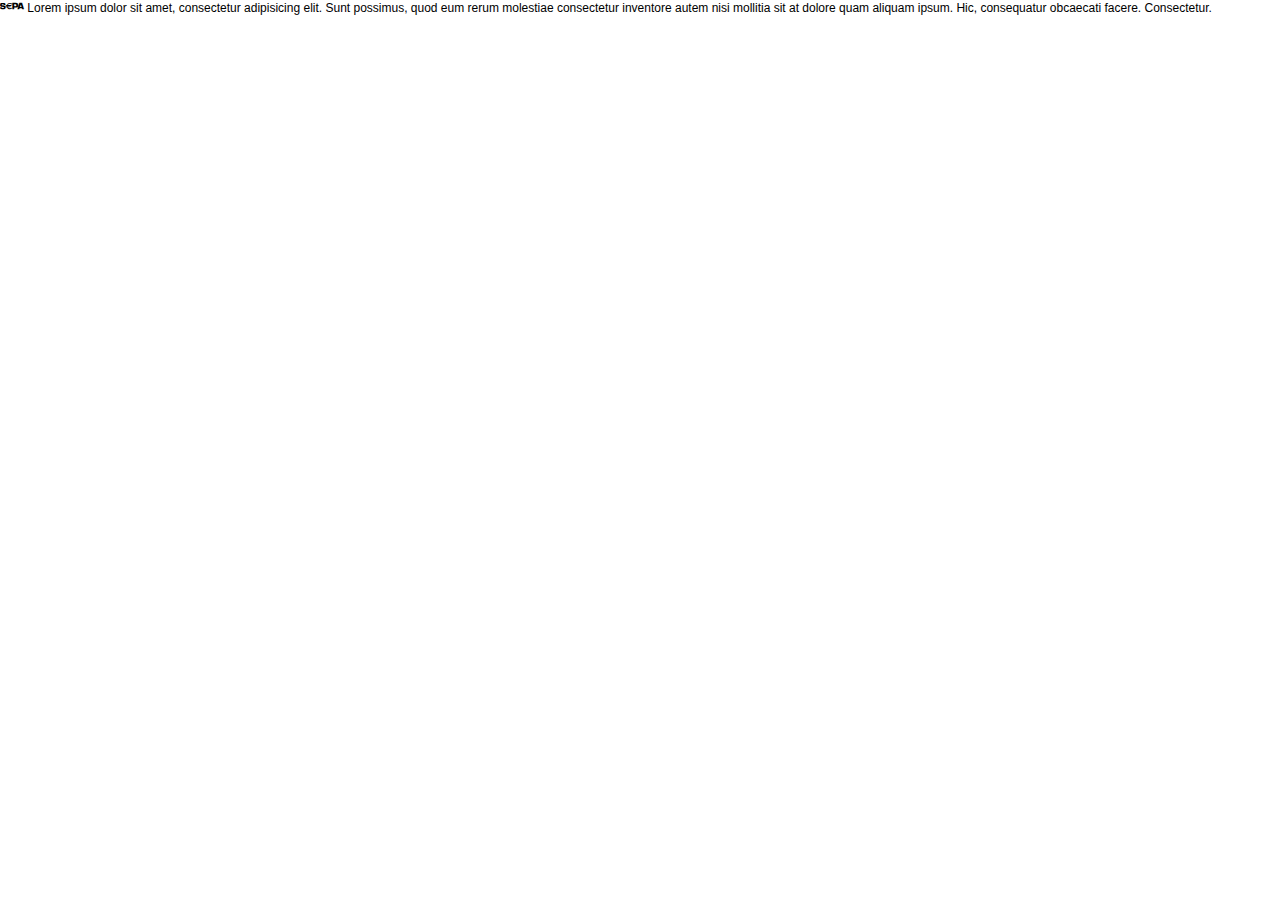
==== site/index.html @ 9e1aac7d "initial commit" ====
<!doctype html>
<html>
<head>
	<meta charset="utf-8">
	<title>Template</title>
	<meta name="viewport" content="width=device-width, initial-scale=1">
	<meta name="format-detection" content="telephone=no">
	<!-- theme color for android 5.0 -->
	<meta name="theme-color" content="#fff"> 
	<!-- <meta name="viewport" content="width=1200"> -->
	<!-- <meta name="viewport" content="initial-scale=1, user-scalable=no"> -->
	<link rel="stylesheet" media="all" href="css/screen.css" >
	<!--[if IE]><script src="js/html5shiv.js"></script><![endif]-->
	<script src="js/app.js"></script>
</head>
<body>
<!-- BEGIN  out-->
<div class="out">
	<i class="icon-sepa"></i> 
	Lorem ipsum dolor sit amet, consectetur adipisicing elit. Sunt possimus, quod eum rerum molestiae consectetur inventore autem nisi mollitia sit at dolore quam aliquam ipsum. Hic, consequatur obcaecati facere. Consectetur.

</div>
<!-- END out-->
</body>
</html>
---- site/css/screen.css ----
@charset "UTF-8";
html, body, div, span, applet, object, iframe, h1, h2, h3, h4, h5, h6, p, blockquote, pre, a, abbr, acronym, address, big, cite, code, del, dfn, em, img, ins, kbd, q, s, samp, small, strike, strong, sub, sup, tt, var, b, u, i, center, dl, dt, dd, ol, ul, li, fieldset, form, label, legend, table, caption, tbody, tfoot, thead, tr, th, td, article, aside, canvas, details, embed, figure, figcaption, footer, header, hgroup, menu, nav, output, ruby, section, summary, time, mark, audio, video { margin: 0; padding: 0; border: 0; vertical-align: baseline; }

body, html { height: 100%; }

img, fieldset, a img { border: none; }

input[type="text"], input[type="email"], input[type="tel"], textarea { -webkit-appearance: none; }

input[type="submit"], button { cursor: pointer; }
input[type="submit"]::-moz-focus-inner, button::-moz-focus-inner { padding: 0; border: 0; }

textarea { overflow: auto; }

input, button { margin: 0; padding: 0; border: 0; }

div, input, textarea, select, button, h1, h2, h3, h4, h5, h6, a, span, a:focus { outline: none; }

ul, ol { list-style-type: none; }
table { border-spacing: 0; border-collapse: collapse; width: 100%; }

body { font-family: Arial, sans-serif; font-size: 12px; line-height: 1.4; }

@font-face { font-family: "svgfont"; src: url("fonts/svgfont.eot"); src: url("fonts/svgfont.eot?#iefix") format("eot"), url("fonts/svgfont.woff") format("woff"), url("fonts/svgfont.woff2") format("woff2"), url("fonts/svgfont.ttf") format("truetype"); font-weight: normal; font-style: normal; }
.icon, [class^="icon-"], [class*=" icon-"] { font-family: "svgfont"; font-style: normal; font-weight: normal; text-rendering: auto; speak: none; line-height: 1; -webkit-font-smoothing: antialiased; -moz-osx-font-smoothing: grayscale; }

.icon, [class^="icon-"], [class*=" icon-"] { display: inline-block; }

.icon-sepa:before { content: ""; }

.icon-skrill:before { content: ""; }

.l { *zoom: 1; }
.l:after { content: " "; display: table; clear: both; }
.l .l-col1 { float: left; width: 20%; }
.l .l-col2 { float: right; width: 70%; }
@media only screen and (min-device-width: 320px) and (max-device-width: 480px){
 *{ -webkit-text-size-adjust: none; } }
@media only screen and (max-width: 1024px){
 div{ display: block; }
 p{ background: red; } }



/*# sourceMappingURL=screen.css.map */
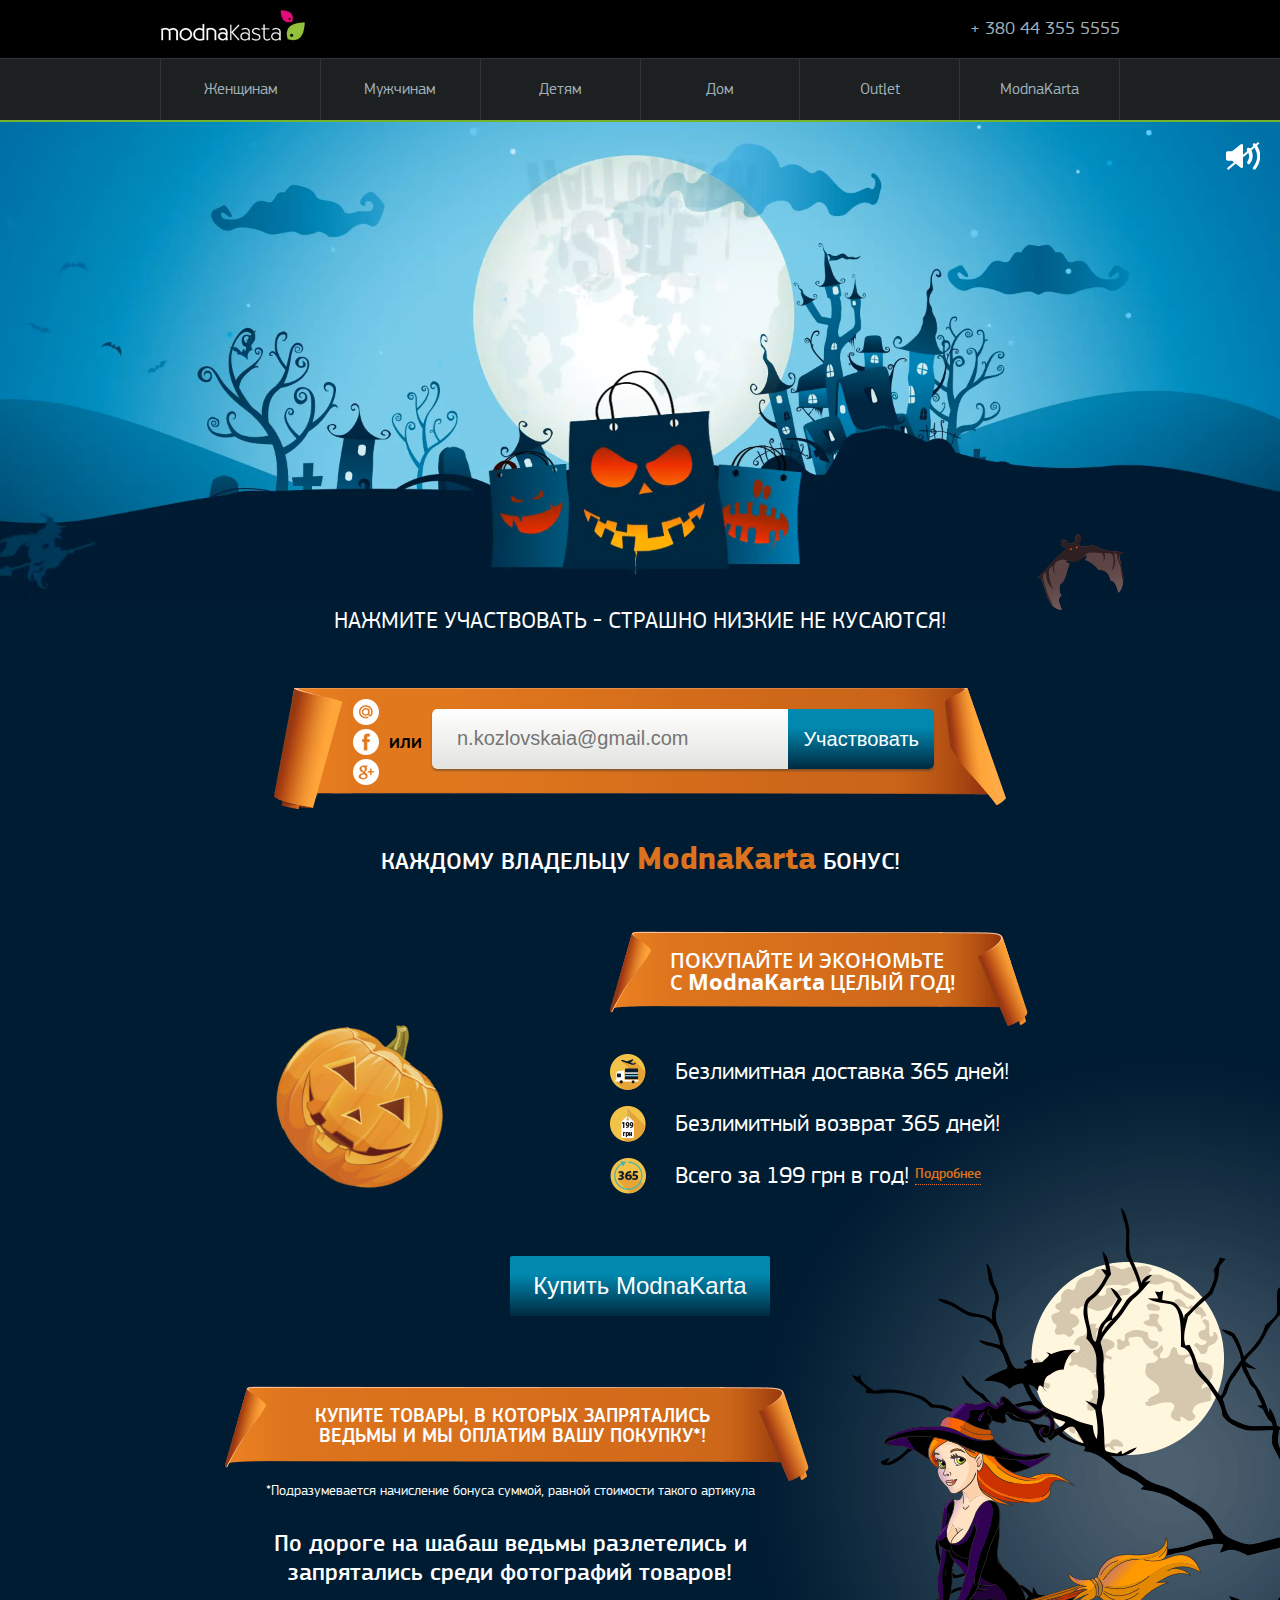
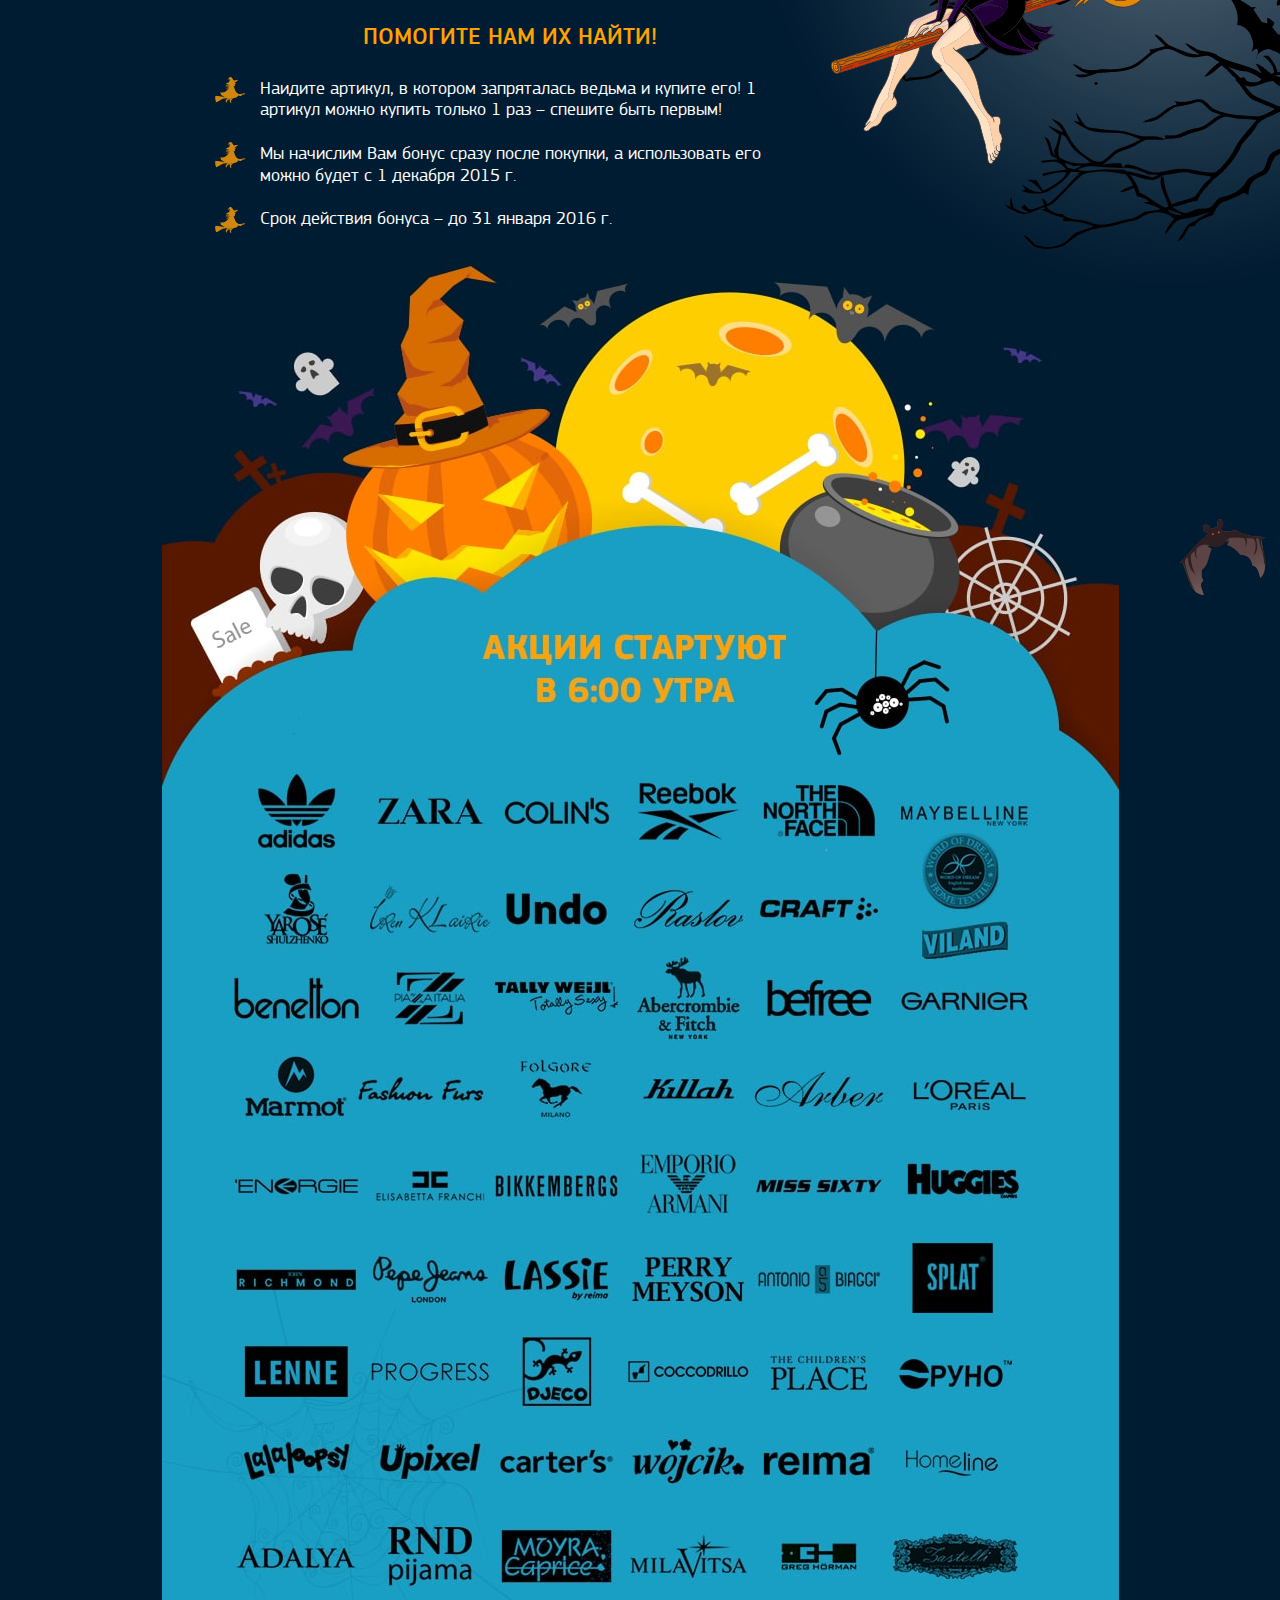
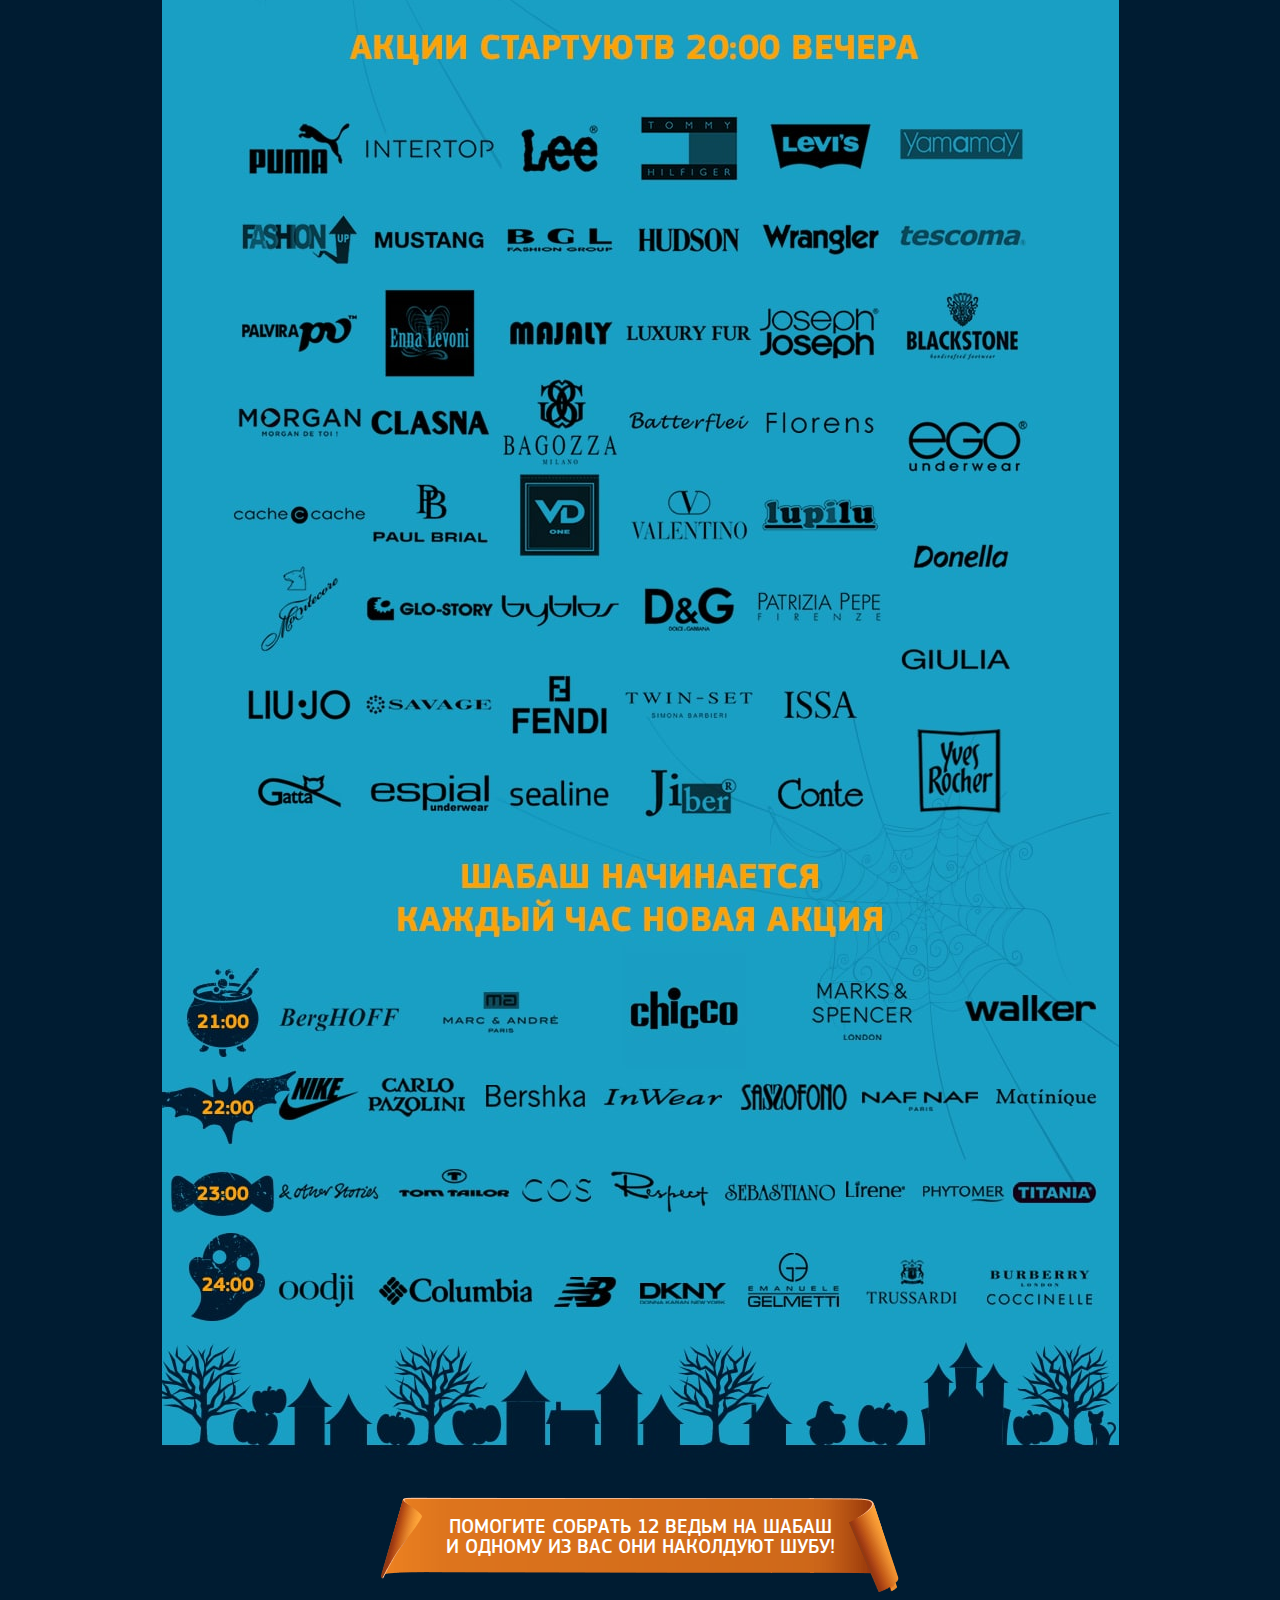
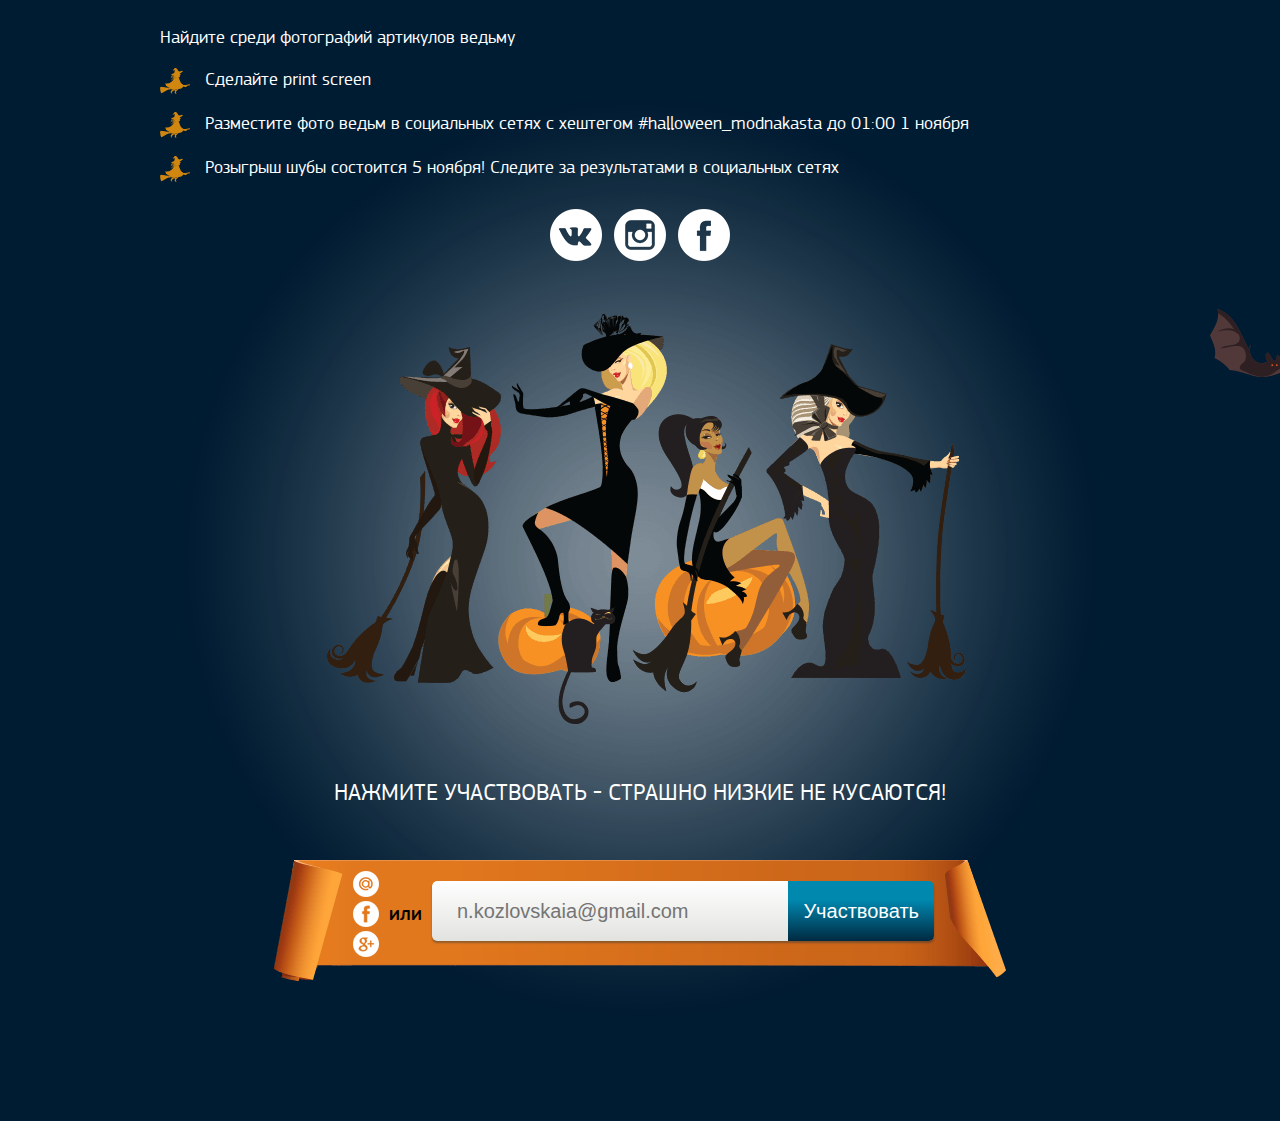
==== commit 610e5006: "upd" ====
--- a/site/index.html
+++ b/site/index.html
@@ -6,7 +6,7 @@
 	<meta name="viewport" content="width=device-width, initial-scale=1">
 	<meta name="format-detection" content="telephone=no">
 	<!-- theme color for android 5.0 -->
-	<meta name="theme-color" content="#fff"> 
+	<meta name="theme-color" content="#fff">
 	<!-- <meta name="viewport" content="width=1200"> -->
 	<!-- <meta name="viewport" content="initial-scale=1, user-scalable=no"> -->
 	<link rel="stylesheet" media="all" href="css/screen.css" >
@@ -16,8 +16,167 @@
 <body>
 <!-- BEGIN  out-->
 <div class="out">
-	<i class="icon-sepa"></i> 
-	Lorem ipsum dolor sit amet, consectetur adipisicing elit. Sunt possimus, quod eum rerum molestiae consectetur inventore autem nisi mollitia sit at dolore quam aliquam ipsum. Hic, consequatur obcaecati facere. Consectetur.
+	<header class="header">
+		<div class="header__inner">
+			<a href="#" class="logo"><img src="img/header_logo.png" alt=""></a>
+			<span class="header__phone">+ 380 44 355 5555</span>
+		</div>
+		<!-- begin nav  -->
+		<nav class="nav">
+			<ul class="nav__list">
+				<li><a href="#">Женщинам</a></li>
+				<li><a href="#">Мужчинам</a></li>
+				<li><a href="#">Детям</a></li>
+				<li><a href="#">Дом</a></li>
+				<li><a href="#">Outlet</a></li>
+				<li><a href="#">ModnaKarta</a></li>
+			</ul>
+		</nav>
+		<!-- end nav -->
+	</header>
+
+	<!-- begin main  -->
+	<main class="main">
+		<!-- begin video  -->
+		<section class="video">
+			<button class="btn-sound js-btn-sound">
+				<svg width="34px" height="28px" version="1.1" id="Слой_1" xmlns="http://www.w3.org/2000/svg" xmlns:xlink="http://www.w3.org/1999/xlink" x="0px" y="0px"
+					 viewBox="103.1 109.1 8.4 6.9" enable-background="new 103.1 109.1 8.4 6.9" xml:space="preserve">
+				<g>
+					<g>
+						<g>
+							<rect id="SVGID_1_" x="103.1" y="109.3" fill="none" width="8.4" height="6.8"/>
+						</g>
+						<g>
+							<defs>
+								<rect id="SVGID_2_" x="103.1" y="109.3" width="8.4" height="6.8"/>
+							</defs>
+							<clipPath id="SVGID_3_">
+								<use xlink:href="#SVGID_2_"  overflow="visible"/>
+							</clipPath>
+							<path clip-path="url(#SVGID_3_)" fill="#FFFFFF" d="M107.3,115.2c0,0.1-0.1,0.3-0.2,0.3c-0.1,0-0.1,0-0.2,0c-0.1,0-0.2,0-0.2-0.1
+								l-2.1-1.7h-1.1c-0.2,0-0.4-0.2-0.4-0.4v-1.5c0-0.2,0.2-0.4,0.4-0.4h1.1l2.1-1.7c0.1-0.1,0.3-0.1,0.4-0.1c0.1,0.1,0.2,0.2,0.2,0.3
+								V115.2z M108.8,114.6C108.8,114.6,108.8,114.6,108.8,114.6c-0.1,0-0.2,0-0.3-0.1l-0.1-0.1c-0.1-0.1-0.1-0.3,0-0.5
+								c0.3-0.4,0.4-0.8,0.4-1.3c0-0.5-0.2-1-0.5-1.4c-0.1-0.1-0.1-0.4,0-0.5l0.1-0.1c0.1-0.1,0.2-0.1,0.3-0.1s0.2,0.1,0.3,0.1
+								c0.5,0.6,0.7,1.2,0.7,1.9c0,0.7-0.2,1.3-0.6,1.8C109,114.5,108.9,114.6,108.8,114.6L108.8,114.6z M110.4,115.8
+								c-0.1,0.1-0.2,0.1-0.3,0.1h0c-0.1,0-0.2,0-0.3-0.1l0,0c-0.1-0.1-0.1-0.4,0-0.5c0.6-0.7,1-1.7,1-2.6c0-1-0.4-1.9-1-2.7
+								c-0.1-0.1-0.1-0.4,0-0.5l0,0c0.1-0.1,0.2-0.1,0.3-0.1c0.1,0,0.2,0,0.3,0.1c0.8,0.9,1.2,2,1.2,3.2
+								C111.5,113.8,111.1,114.9,110.4,115.8L110.4,115.8z"/>
+						</g>
+					</g>
+				</g>
+				<rect class="no-sound" x="107.1" y="107.5" transform="matrix(0.6439 0.7651 -0.7651 0.6439 124.331 -42.0654)" fill="#FFFFFF" width="0.5" height="10.1"/>
+				</svg>
+			</button>
+			<video autoplay loop muted class="js-video">
+				<source src="video/Halloween_xvid.webm"></source>
+				<source src="video/Halloween_xvid.mp4"></source>
+				<source src="video/Halloween_xvid.ogv"></source>
+			</video>
+			<audio controls autoplay loop muted>
+			    <source src="video/Panic! At the Disco - This is Halloween.mp3" type="audio/mpeg">
+			  </audio>
+		</section>
+		<!-- end video -->
+		<!-- begin container  -->
+		<section class="container">
+			<div class="inner">
+				<i class="witch-bg"></i>
+				<i class="bat-down is-one"></i>
+				<i class="bat-down is-two"></i>
+				<i class="bat-down is-three"></i>
+				<i class="bat-in-middle is-one"></i>
+				<i class="bat-in-middle is-two"></i>
+				<i class="bat-in-middle is-three"></i>
+				<i class="bat-up is-one"></i>
+				<i class="bat-up is-two"></i>
+				<i class="bat-up is-three"></i>
+				<div class="form">
+					<form action="">
+						<div class="form__title">Нажмите участвовать - страшно низкие не кусаются!</div>
+						<div class="form__block">
+							<ul class="form__list">
+								<li><a href="#" class="is-mail"></a></li>
+								<li><a href="#" class="is-fb"></a></li>
+								<li><a href="#" class="is-gp"></a></li>
+							</ul>
+							<span class="form__label">или</span>
+							<div class="form__field">
+								<input type="text" class="input" placeholder="n.kozlovskaia@gmail.com">
+								<button class="btn">Участвовать</button>
+							</div>
+						</div>
+					</form>
+				</div>			
+				<h4>Каждому владельцу <b>ModnaKarta</b> бонус!</h4>
+				<div class="info">
+					<div class="info__img">
+						<img src="img/bonus_tikva.gif" alt="">
+					</div>
+					<div class="info__block">
+						<div class="info__title">Покупайте и экономьте c <b>ModnaKarta</b> целый год!</div>
+						<ul class="info__list">
+							<li><i class="icon-delivery"></i>Безлимитная доставка 365 дней!</li>
+							<li><i class="icon-cost"></i>Безлимитный возврат 365 дней!</li>
+							<li><i class="icon-return"></i>Всего за 199 грн в год! <a href="#" class="link-dotted">Подробнее</a></li>
+						</ul>
+					</div>
+					<div class="info__btn">
+						<button class="btn btn_mod">Купить ModnaKarta</button>
+					</div>
+				</div>
+				<div class="help">
+					<div class="help__title">Купите товары, в которых запрятались ведьмы и мы оплатим Вашу покупку*!</div>
+					<small>*Подразумевается начисление бонуса суммой, равной стоимости  такого артикула</small>
+					<h5>По дороге на шабаш ведьмы разлетелись и запрятались среди фотографий товаров!</h5>
+					<div class="help__subtitle">Помогите нам их найти!</div>
+					<ul class="help__list">
+						<li>Наидите артикул, в котором запряталась ведьма и купите его! 1 артикул можно купить только 1 раз – спешите быть первым!</li>
+						<li>Мы начислим Вам бонус сразу после покупки, а использовать его можно будет с 1 декабря 2015 г.</li>
+						<li>Срок действия бонуса – до 31 января 2016 г.</li>
+					</ul>
+				</div>
+				<div class="brands">
+					<img src="img/brands.jpg" alt="">
+				</div>
+				<div class="witch">
+					<div class="witch__title">Помогите собрать 12 ведьм на шабаш и одному из Вас они наколдуют шубу!</div>
+					<div class="witch__inner">
+						<p>Найдите среди фотографий артикулов ведьму</p>
+						<ul class="help__list">
+							<li>Сделайте print screen</li>
+							<li>Разместите фото ведьм в социальных сетях с хештегом #halloween_modnakasta  до 01:00 1 ноября</li>
+							<li>Розыгрыш  шубы состоится 5 ноября! Следите за результатами в социальных сетях</li>
+						</ul>
+					</div>				
+					<ul class="social">
+						<li><a href="#" class="is-vk"></a></li>
+						<li><a href="#" class="is-insta"></a></li>
+						<li><a href="#" class="is-fb"></a></li>
+					</ul>
+					<div class="form">
+						<form action="">
+							<div class="form__title">Нажмите участвовать - страшно низкие не кусаются!</div>
+							<div class="form__block">
+								<ul class="form__list">
+									<li><a href="#" class="is-mail"></a></li>
+									<li><a href="#" class="is-fb"></a></li>
+									<li><a href="#" class="is-gp"></a></li>
+								</ul>
+								<span class="form__label">или</span>
+								<div class="form__field">
+									<input type="text" class="input" placeholder="n.kozlovskaia@gmail.com">
+									<button class="btn">Участвовать</button>
+								</div>
+							</div>
+						</form>
+					</div>	
+				</div>
+			</div>			
+		</section>
+		<!-- end container -->
+	</main>
+	<!-- end main -->
 
 </div>
 <!-- END out-->
--- a/site/css/screen.css
+++ b/site/css/screen.css
@@ -19,7 +19,26 @@
 ul, ol { list-style-type: none; }
 table { border-spacing: 0; border-collapse: collapse; width: 100%; }
 
-body { font-family: Arial, sans-serif; font-size: 12px; line-height: 1.4; }
+html { box-sizing: border-box; }
+
+* { box-sizing: border-box; }
+*:before, *:after { box-sizing: border-box; }
+
+@font-face { font-family: "PFSquereSansPro Regular"; src: url("fonts/pfsquaresanspro-regular.eot"); src: url("fonts/pfsquaresanspro-regular.eot?#iefix") format("embedded-opentype"), url("fonts/pfsquaresanspro-regular.woff2") format("woff2"), url("fonts/pfsquaresanspro-regular.woff") format("woff"), url("fonts/pfsquaresanspro-regular.ttf") format("truetype"); font-weight: normal; font-style: normal; }
+@font-face { font-family: "PFSquereSansPro Medium"; src: url("fonts/pfsquaresanspro-medium.eot"); src: url("fonts/pfsquaresanspro-medium.eot?#iefix") format("embedded-opentype"), url("fonts/pfsquaresanspro-medium.woff2") format("woff2"), url("fonts/pfsquaresanspro-medium.woff") format("woff"), url("fonts/pfsquaresanspro-medium.ttf") format("truetype"); font-weight: normal; font-style: normal; }
+@font-face { font-family: "PFSquereSansPro Bold"; src: url("fonts/pfsquaresanspro-bold.eot"); src: url("fonts/pfsquaresanspro-bold.eot?#iefix") format("embedded-opentype"), url("fonts/pfsquaresanspro-bold.woff2") format("woff2"), url("fonts/pfsquaresanspro-bold.woff") format("woff"), url("fonts/pfsquaresanspro-bold.ttf") format("truetype"); font-weight: normal; font-style: normal; }
+@font-face { font-family: "OpenSans Semibold"; src: url("fonts/opensans-semibold.eot"); src: url("fonts/opensans-semibold.eot?#iefix") format("embedded-opentype"), url("fonts/opensans-semibold.woff2") format("woff2"), url("fonts/opensans-semibold.woff") format("woff"), url("fonts/opensans-semibold.ttf") format("truetype"); font-weight: normal; font-style: normal; }
+@font-face { font-family: "OpenSans Bold"; src: url("fonts/opensans-bold.eot"); src: url("fonts/opensans-bold.eot?#iefix") format("embedded-opentype"), url("fonts/opensans-bold.woff2") format("woff2"), url("fonts/opensans-bold.woff") format("woff"), url("fonts/opensans-bold.ttf") format("truetype"); font-weight: normal; font-style: normal; }
+body { font-family: "PFSquereSansPro Regular", Arial, sans-serif; font-size: 18px; line-height: 1.4; background-color: #001c32; }
+
+h1, h2, h3, h4, h5, h6, b, strong, em, i, td, th { font-style: normal; font-weight: normal; }
+
+h4 { font-family: "PFSquereSansPro Medium", Arial, sans-serif; color: white; font-size: 24px; line-height: 1; text-align: center; text-transform: uppercase; }
+h4 b { color: #db721d; font-size: 32px; font-family: "PFSquereSansPro Bold", Arial, sans-serif; text-transform: none; }
+
+h5 { font-size: 24px; color: white; font-family: "PFSquereSansPro Medium", Arial, sans-serif; line-height: 1.2; }
+
+a { text-decoration: none; }
 
 @font-face { font-family: "svgfont"; src: url("fonts/svgfont.eot"); src: url("fonts/svgfont.eot?#iefix") format("eot"), url("fonts/svgfont.woff") format("woff"), url("fonts/svgfont.woff2") format("woff2"), url("fonts/svgfont.ttf") format("truetype"); font-weight: normal; font-style: normal; }
 .icon, [class^="icon-"], [class*=" icon-"] { font-family: "svgfont"; font-style: normal; font-weight: normal; text-rendering: auto; speak: none; line-height: 1; -webkit-font-smoothing: antialiased; -moz-osx-font-smoothing: grayscale; }
@@ -34,12 +53,109 @@
 .l:after { content: " "; display: table; clear: both; }
 .l .l-col1 { float: left; width: 20%; }
 .l .l-col2 { float: right; width: 70%; }
+
+.out { min-width: 960px; overflow: hidden; }
+
+.btn-sound { background: none; position: absolute; top: 20px; right: 20px; z-index: 500; }
+.btn-sound.is-active .no-sound { display: none; }
+
+.video { position: relative; }
+.video video { width: 100%; }
+.video audio { position: absolute; top: 0; left: 0; opacity: 0; visibility: hidden; }
+
+.header { background: #000; }
+.header__inner { max-width: 960px; margin: 0 auto; *zoom: 1; padding: 10px 0; }
+.header__inner:after { content: " "; display: table; clear: both; }
+.header__phone { float: right; font-size: 18px; font-family: "PFSquereSansPro Regular", Arial, sans-serif; color: #9fafb8; padding: 6px 0; }
+
+.logo { float: left; }
+.logo img { max-width: 100%; }
+
+.nav { background: #1d2021; border-bottom: 2px solid #74b42c; border-top: #323537 1px solid; }
+.nav__list { font-size: 0; text-align: center; max-width: 960px; margin: 0 auto; border-left: #323537 1px solid; }
+.nav__list li { width: 16.66%; display: inline-block; }
+.nav__list li a { display: block; color: #9fafb8; font-size: 16px; border-right: #323537 1px solid; cursor: pointer; padding: 19px 10px; transition: background 0.25s; }
+.nav__list li a:hover { background: #000; }
+
+.witch-bg { background-image: url("../img/icons.png"); width: 859px; height: 849px; background-position: 0px 0px; position: absolute; top: 440px; left: 100%; margin-left: -375px; }
+
+.bat-down { position: absolute; background-image: url("../img/icons.png"); width: 86px; height: 76px; background-position: -1285px -323px; }
+.bat-down.is-one { top: -75px; right: -4px; }
+.bat-down.is-two { right: -146px; top: 1510px; }
+.bat-down.is-three { top: 3700px; right: -310px; }
+.bat-in-middle { position: absolute; background-image: url("../img/icons.png"); width: 120px; height: 68px; background-position: -1451px -125px; }
+.bat-in-middle.is-one { top: 275px; right: -352px; }
+.bat-in-middle.is-two { right: -385px; top: 2090px; }
+.bat-in-middle.is-three { top: 4500px; right: -210px; }
+.bat-up { position: absolute; background-image: url("../img/icons.png"); width: 133px; height: 54px; background-position: -1385px -224px; }
+.bat-up.is-one { left: -295px; top: 510px; }
+.bat-up.is-two { left: -295px; top: 2470px; }
+.bat-up.is-three { left: -310px; top: 4790px; }
+
+.inner { width: 960px; margin: 0 auto; position: relative; }
+
+.form { margin-bottom: 35px; }
+.form__title { color: white; font-size: 24px; line-height: 1; text-transform: uppercase; text-align: center; margin-bottom: 55px; }
+.form__block { background-image: url("../img/icons.png"); width: 732px; height: 121px; background-position: -863px 0px; margin: 0 auto; padding: 9px 72px 22px 79px; *zoom: 1; }
+.form__block:after { content: " "; display: table; clear: both; }
+.form__list { float: left; }
+.form__list li { padding: 2px 0; }
+.form__list a { display: inline-block; vertical-align: top; }
+.form__list a.is-mail { background-image: url("../img/icons.png"); width: 26px; height: 26px; background-position: -1539px -282px; }
+.form__list a.is-fb { background-image: url("../img/icons.png"); width: 26px; height: 26px; background-position: -1569px -282px; }
+.form__list a.is-gp { background-image: url("../img/icons.png"); width: 26px; height: 26px; background-position: -1487px -323px; }
+.form__label { color: black; font-size: 20px; font-family: "PFSquereSansPro Medium", Arial, sans-serif; line-height: 1; padding: 35px 10px; float: left; }
+.form__field { padding: 0 145px 0 0; margin: 12px 0 17px; overflow: hidden; position: relative; box-shadow: 0 2px 2px rgba(0, 42, 65, 0.35); border-radius: 5px; }
+.form__field .input { border-radius: 5px 0 0 5px; }
+.form__field .btn { border-radius: 0px 5px 5px 0px; position: absolute; top: 0; right: 0; }
+
+.input { width: 100%; height: 60px; background-color: white; background-image: linear-gradient(to top, #e2e2df 0%, white 100%); border-radius: 5px; padding: 0 25px; color: #001c32; font-size: 20px; }
+
+.btn { background-color: #00526f; background-image: linear-gradient(to top, #002a41 0%, #0088af 69%, #0088af 100%); font-size: 20px; line-height: 1; color: #fff; padding: 20px 15px; border-radius: 5px; }
+.btn:active { background-image: linear-gradient(to top, #0088af 0%, #002a41 69%, #002a41 100%); }
+.btn_mod { border-radius: 2px; padding: 18px 23px; font-size: 24px; }
+
+.info { *zoom: 1; max-width: 775px; margin: 0 auto; padding: 40px 0 0; }
+.info:after { content: " "; display: table; clear: both; }
+.info__img { float: left; font-size: 0; }
+.info__block { float: right; padding: 15px 0 0; }
+.info__title { background-image: url("../img/icons.png"); width: 418px; height: 95px; background-position: -863px -323px; color: white; font-family: "OpenSans Semibold", Arial, sans-serif; text-transform: uppercase; line-height: 1; font-size: 20px; padding: 20px 70px 20px 60px; margin-bottom: 20px; }
+.info__title b { font-family: "OpenSans Bold", Arial, sans-serif; text-transform: none; font-size: 22px; }
+.info__list { color: white; font-size: 24px; line-height: 1; }
+.info__list li { position: relative; padding: 14px 0 14px 65px; }
+.info__list li i { position: absolute; top: 50%; left: 0; margin-top: -18px; }
+.info__list li i.icon-delivery { background-image: url("../img/icons.png"); width: 36px; height: 36px; background-position: -1385px -282px; }
+.info__list li i.icon-cost { background-image: url("../img/icons.png"); width: 36px; height: 36px; background-position: -1425px -282px; }
+.info__list li i.icon-return { background-image: url("../img/icons.png"); width: 36px; height: 36px; background-position: -1465px -282px; }
+.info__btn { padding: 50px 0 70px; text-align: center; clear: both; }
+
+.link-dotted { font-family: "PFSquereSansPro Medium", Arial, sans-serif; color: #d9711c; font-size: 14px; line-height: 20px; border-bottom: 1px dotted #d9711c; display: inline-block; vertical-align: top; }
+
+.help { padding: 0 55px; width: 700px; text-align: center; color: white; }
+.help__title { background-image: url("../img/icons.png"); width: 584px; height: 95px; background-position: -863px -125px; font-family: "PFSquereSansPro Medium", Arial, sans-serif; text-transform: uppercase; line-height: 1; font-size: 20px; padding: 20px 70px 20px 60px; margin: 0 10px; }
+.help__title b { font-family: "OpenSans Bold", Arial, sans-serif; text-transform: none; font-size: 22px; }
+.help small { font-size: 14px; margin-bottom: 30px; display: block; }
+.help h5 { margin-bottom: 35px; }
+.help__subtitle { color: #ffa200; font-size: 24px; font-family: "PFSquereSansPro Medium", Arial, sans-serif; text-transform: uppercase; line-height: 1.2; margin-bottom: 15px; }
+.help__list li { padding: 11px 0 11px 45px; position: relative; font-size: 18px; line-height: 1.2; text-align: left; }
+.help__list li:before { content: ""; position: absolute; top: 10px; left: 0; background-image: url("../img/icons.png"); width: 30px; height: 26px; background-position: -1505px -282px; }
+
+.brands { text-align: center; font-size: 0; }
+.brands img { max-width: 100%; }
+
+.witch { padding: 40px 0 105px; color: #fff; background: url(../img/witches.png) no-repeat 50% 70%; }
+.witch__title { background-image: url("../img/icons.png"); width: 518px; height: 95px; background-position: -863px -224px; font-family: "PFSquereSansPro Medium", Arial, sans-serif; text-transform: uppercase; line-height: 1; font-size: 20px; padding: 20px 60px 20px 60px; margin: 0 auto 35px; text-align: center; color: #fff; }
+.witch p { font-size: 18px; line-height: 1.2; margin-bottom: 10px; }
+
+.social { text-align: center; font-size: 0; padding: 20px 0 520px; }
+.social li { display: inline-block; padding: 0 6px; }
+.social li a { display: inline-block; vertical-align: top; }
+.social li a.is-vk { background-image: url("../img/icons.png"); width: 52px; height: 52px; background-position: -1431px -323px; }
+.social li a.is-insta { background-image: url("../img/icons.png"); width: 52px; height: 52px; background-position: -1522px -224px; }
+.social li a.is-fb { background-image: url("../img/icons.png"); width: 52px; height: 52px; background-position: -1375px -323px; }
 @media only screen and (min-device-width: 320px) and (max-device-width: 480px){
  *{ -webkit-text-size-adjust: none; } }
-@media only screen and (max-width: 1024px){
- div{ display: block; }
- p{ background: red; } }
 
 
 
-/*# sourceMappingURL=screen.css.map */+/*# sourceMappingURL=screen.css.map */
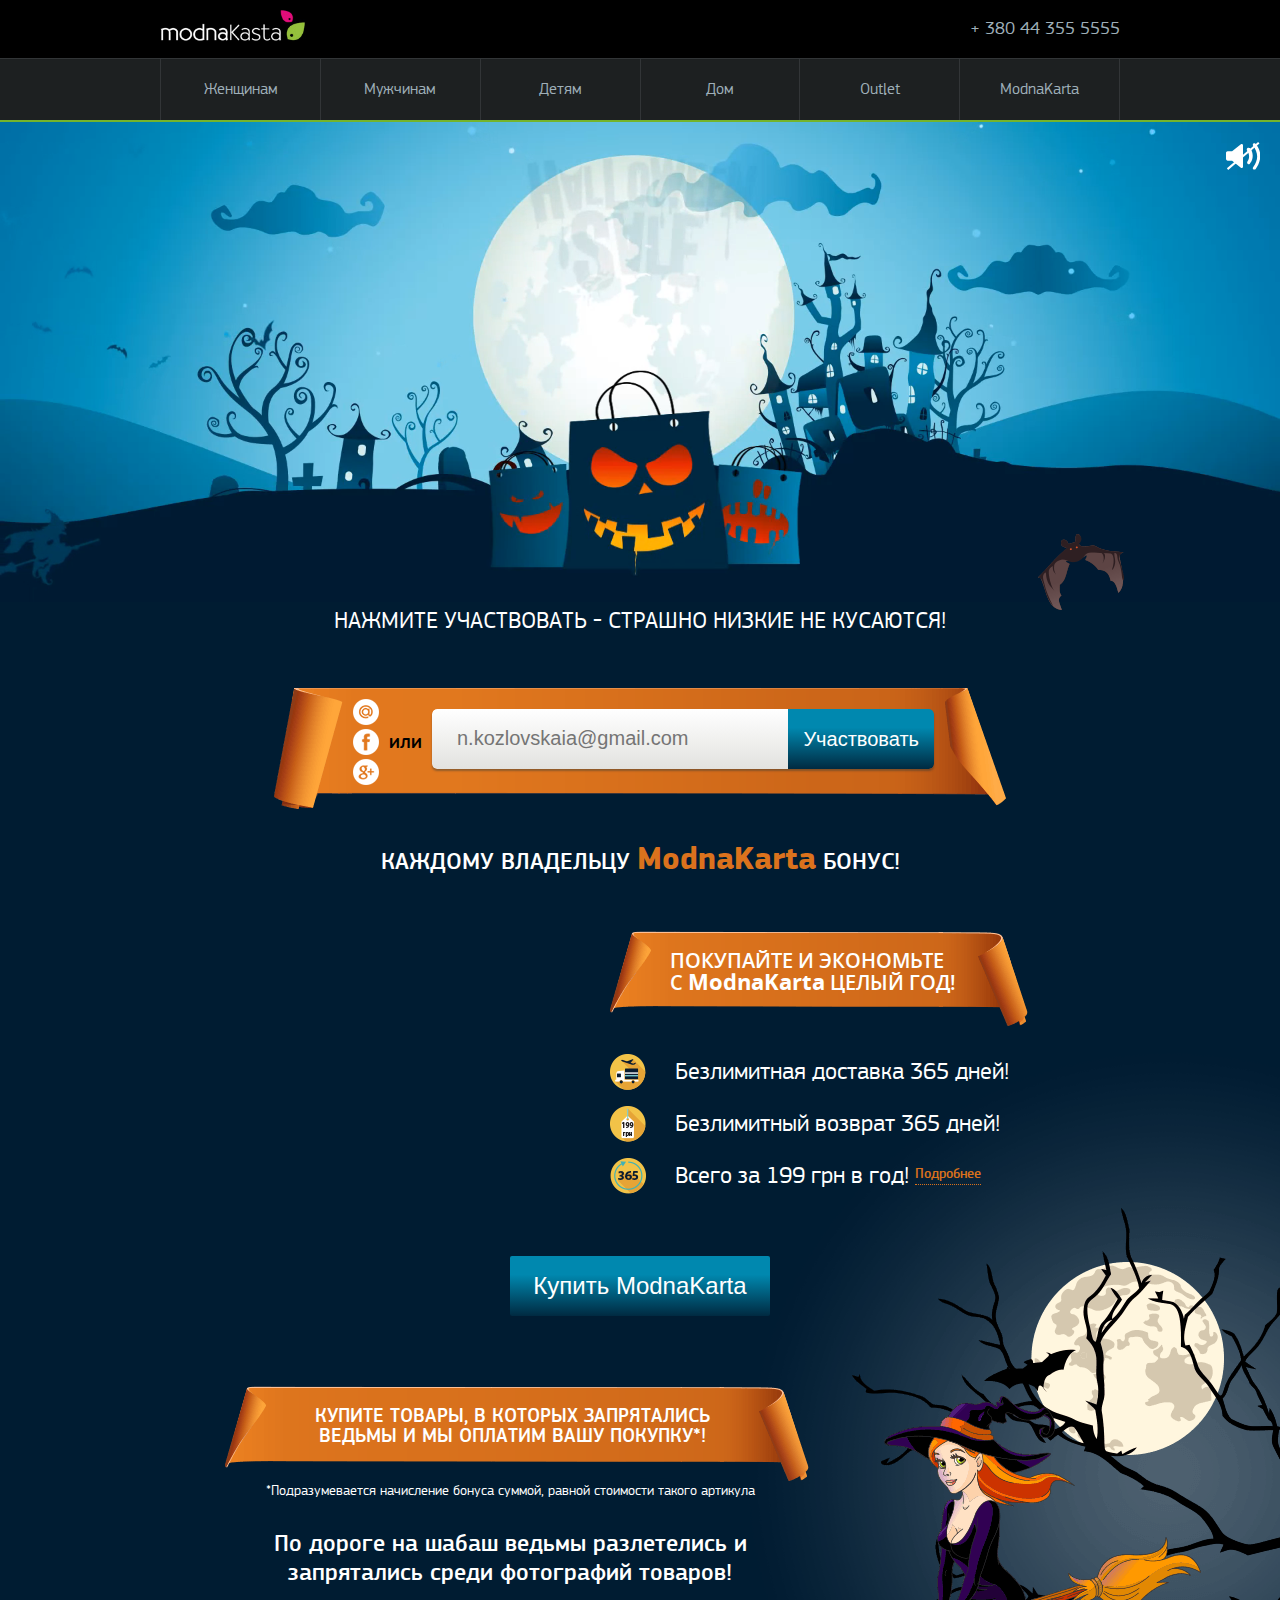
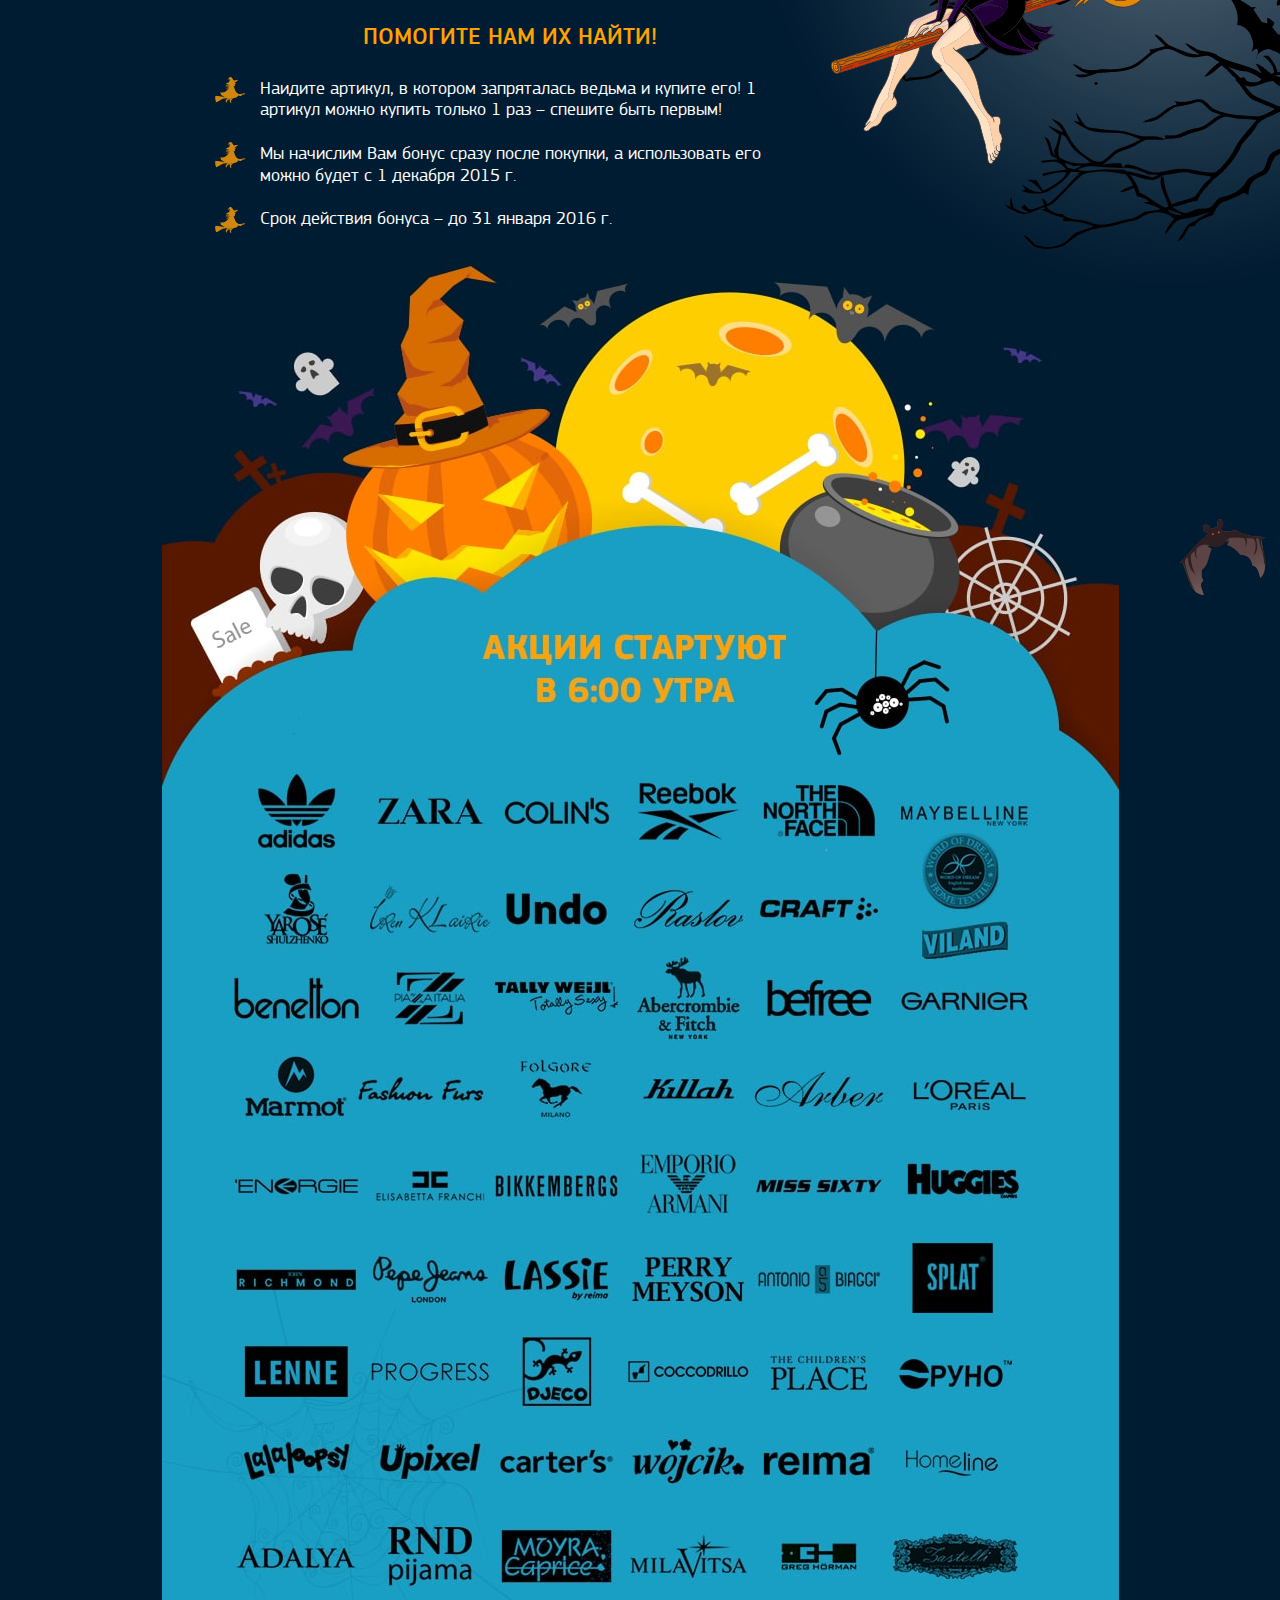
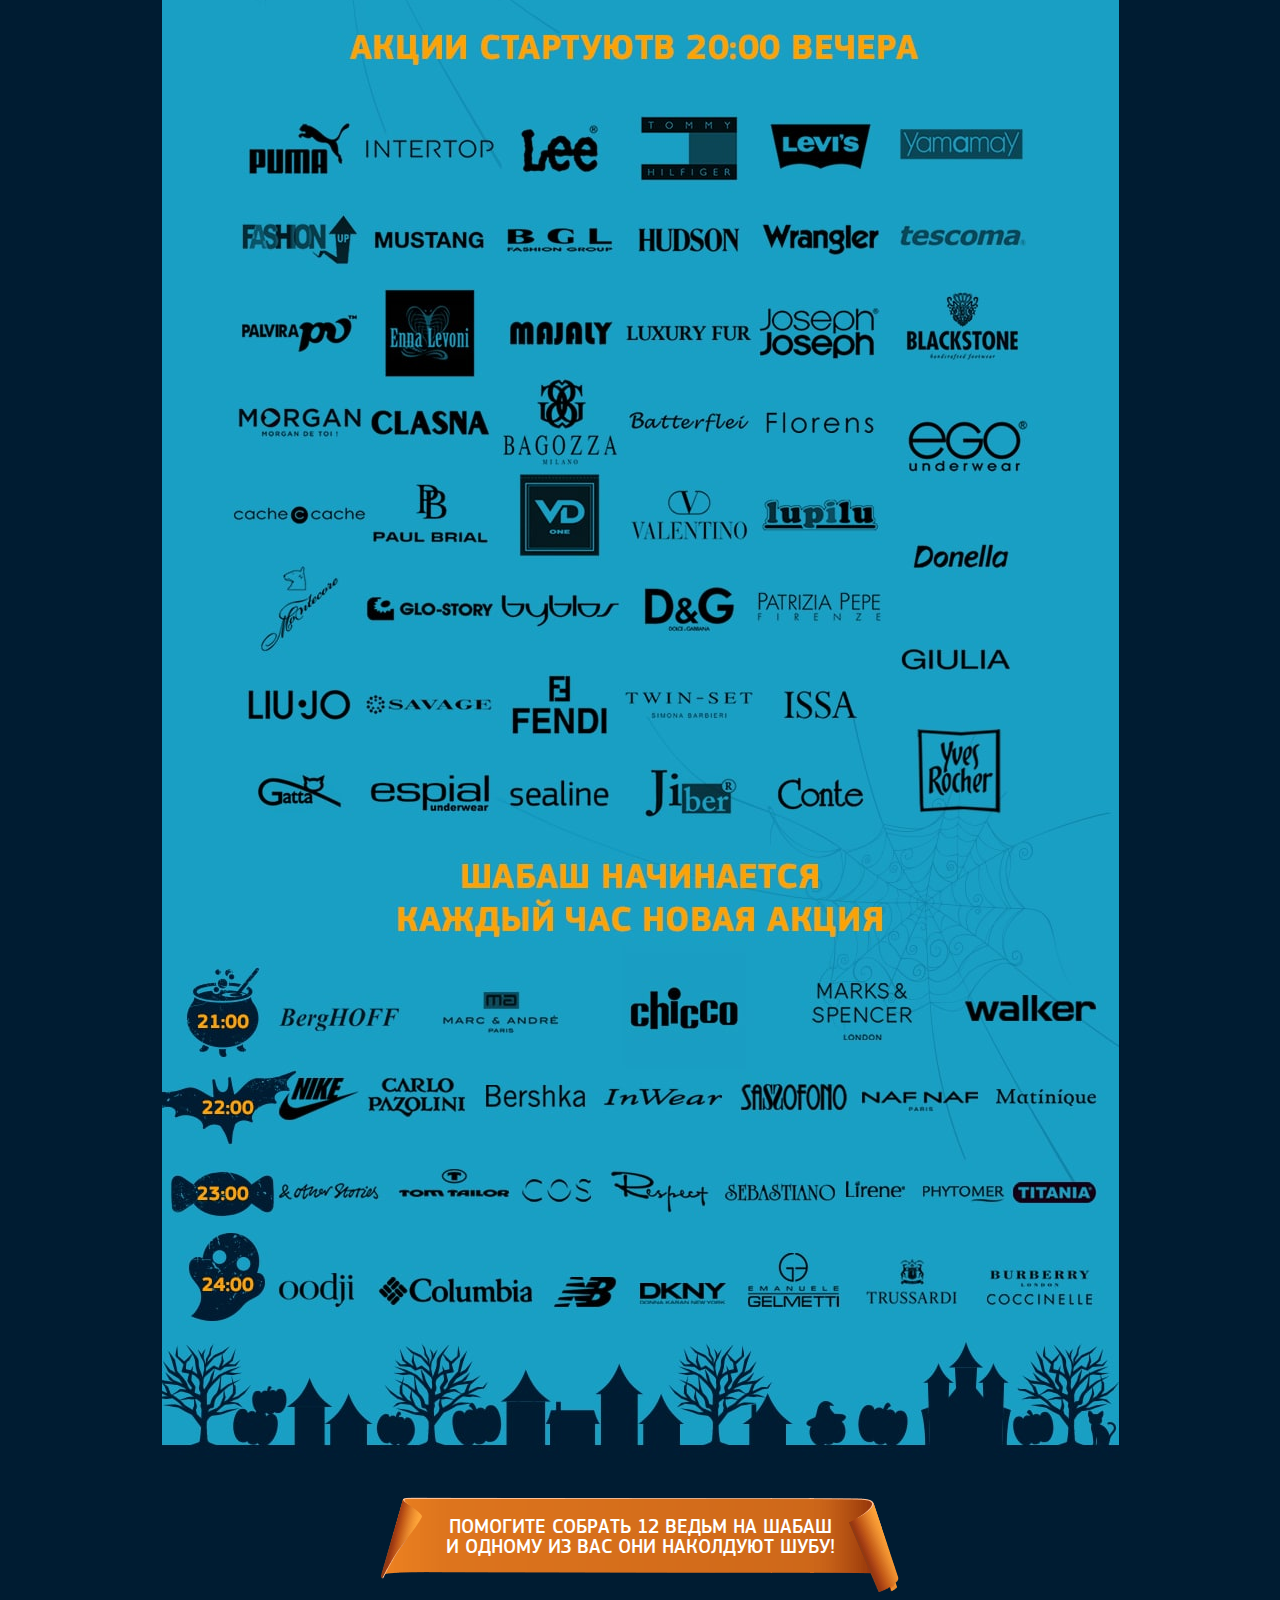
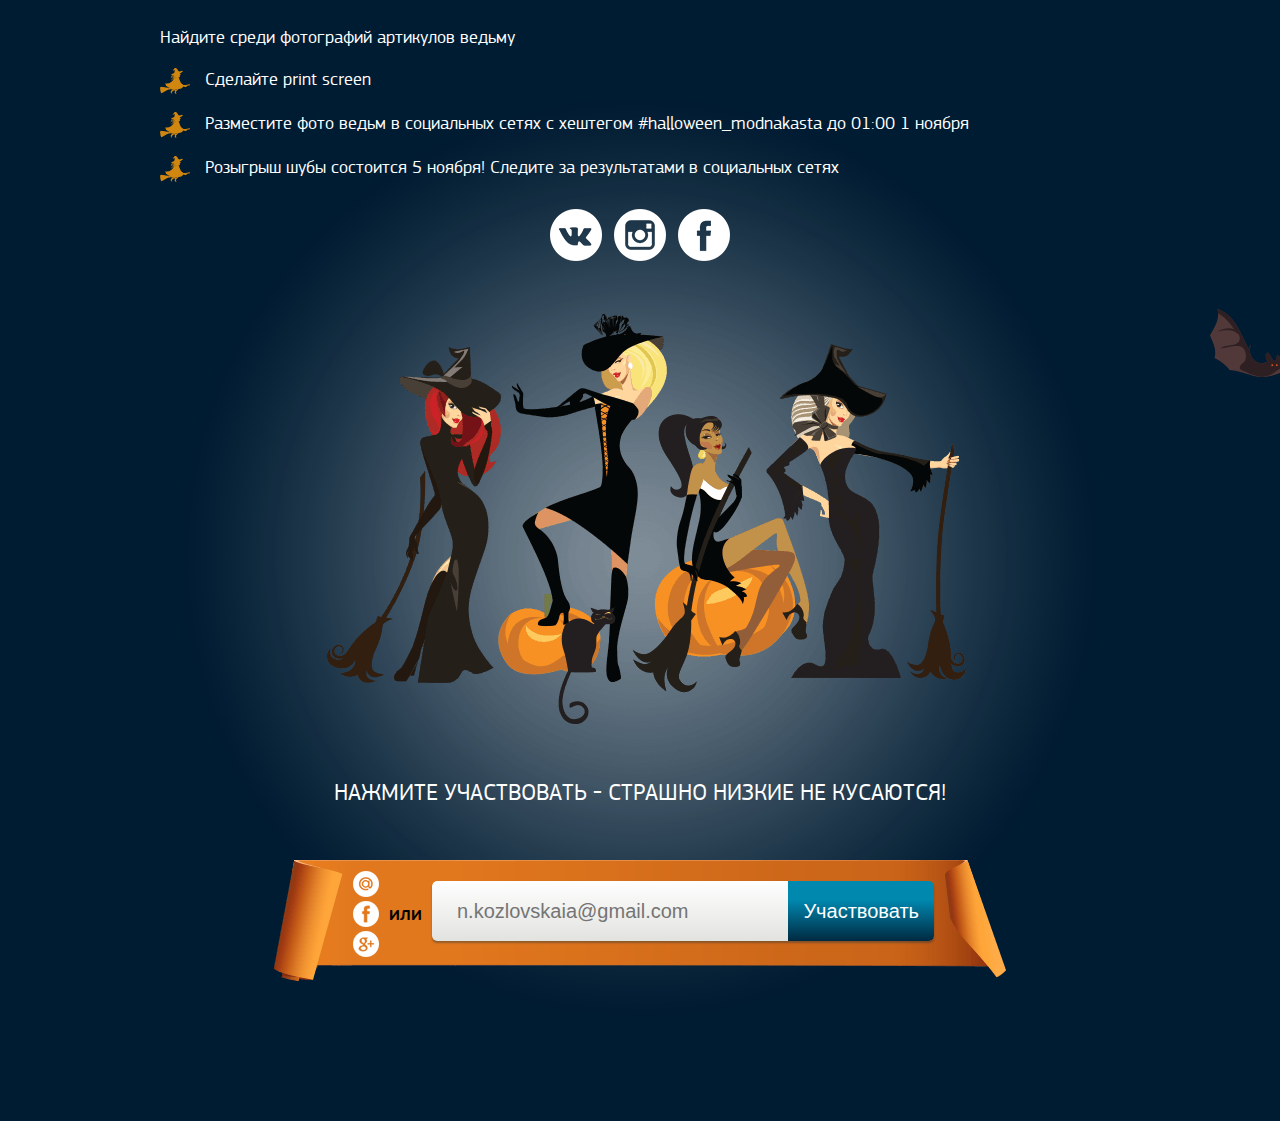
==== commit d4ac3cf0: "upd" ====
--- a/site/index.html
+++ b/site/index.html
@@ -110,8 +110,8 @@
 				</div>			
 				<h4>Каждому владельцу <b>ModnaKarta</b> бонус!</h4>
 				<div class="info">
-					<div class="info__img">
-						<img src="img/bonus_tikva.gif" alt="">
+					<div class="info__img js-gif">
+						<img src="" alt="" data-src="img/bonus_tikva.gif">
 					</div>
 					<div class="info__block">
 						<div class="info__title">Покупайте и экономьте c <b>ModnaKarta</b> целый год!</div>
--- a/site/css/screen.css
+++ b/site/css/screen.css
@@ -117,7 +117,7 @@
 
 .info { *zoom: 1; max-width: 775px; margin: 0 auto; padding: 40px 0 0; }
 .info:after { content: " "; display: table; clear: both; }
-.info__img { float: left; font-size: 0; }
+.info__img { float: left; font-size: 0; min-height: 290px; }
 .info__block { float: right; padding: 15px 0 0; }
 .info__title { background-image: url("../img/icons.png"); width: 418px; height: 95px; background-position: -863px -323px; color: white; font-family: "OpenSans Semibold", Arial, sans-serif; text-transform: uppercase; line-height: 1; font-size: 20px; padding: 20px 70px 20px 60px; margin-bottom: 20px; }
 .info__title b { font-family: "OpenSans Bold", Arial, sans-serif; text-transform: none; font-size: 22px; }
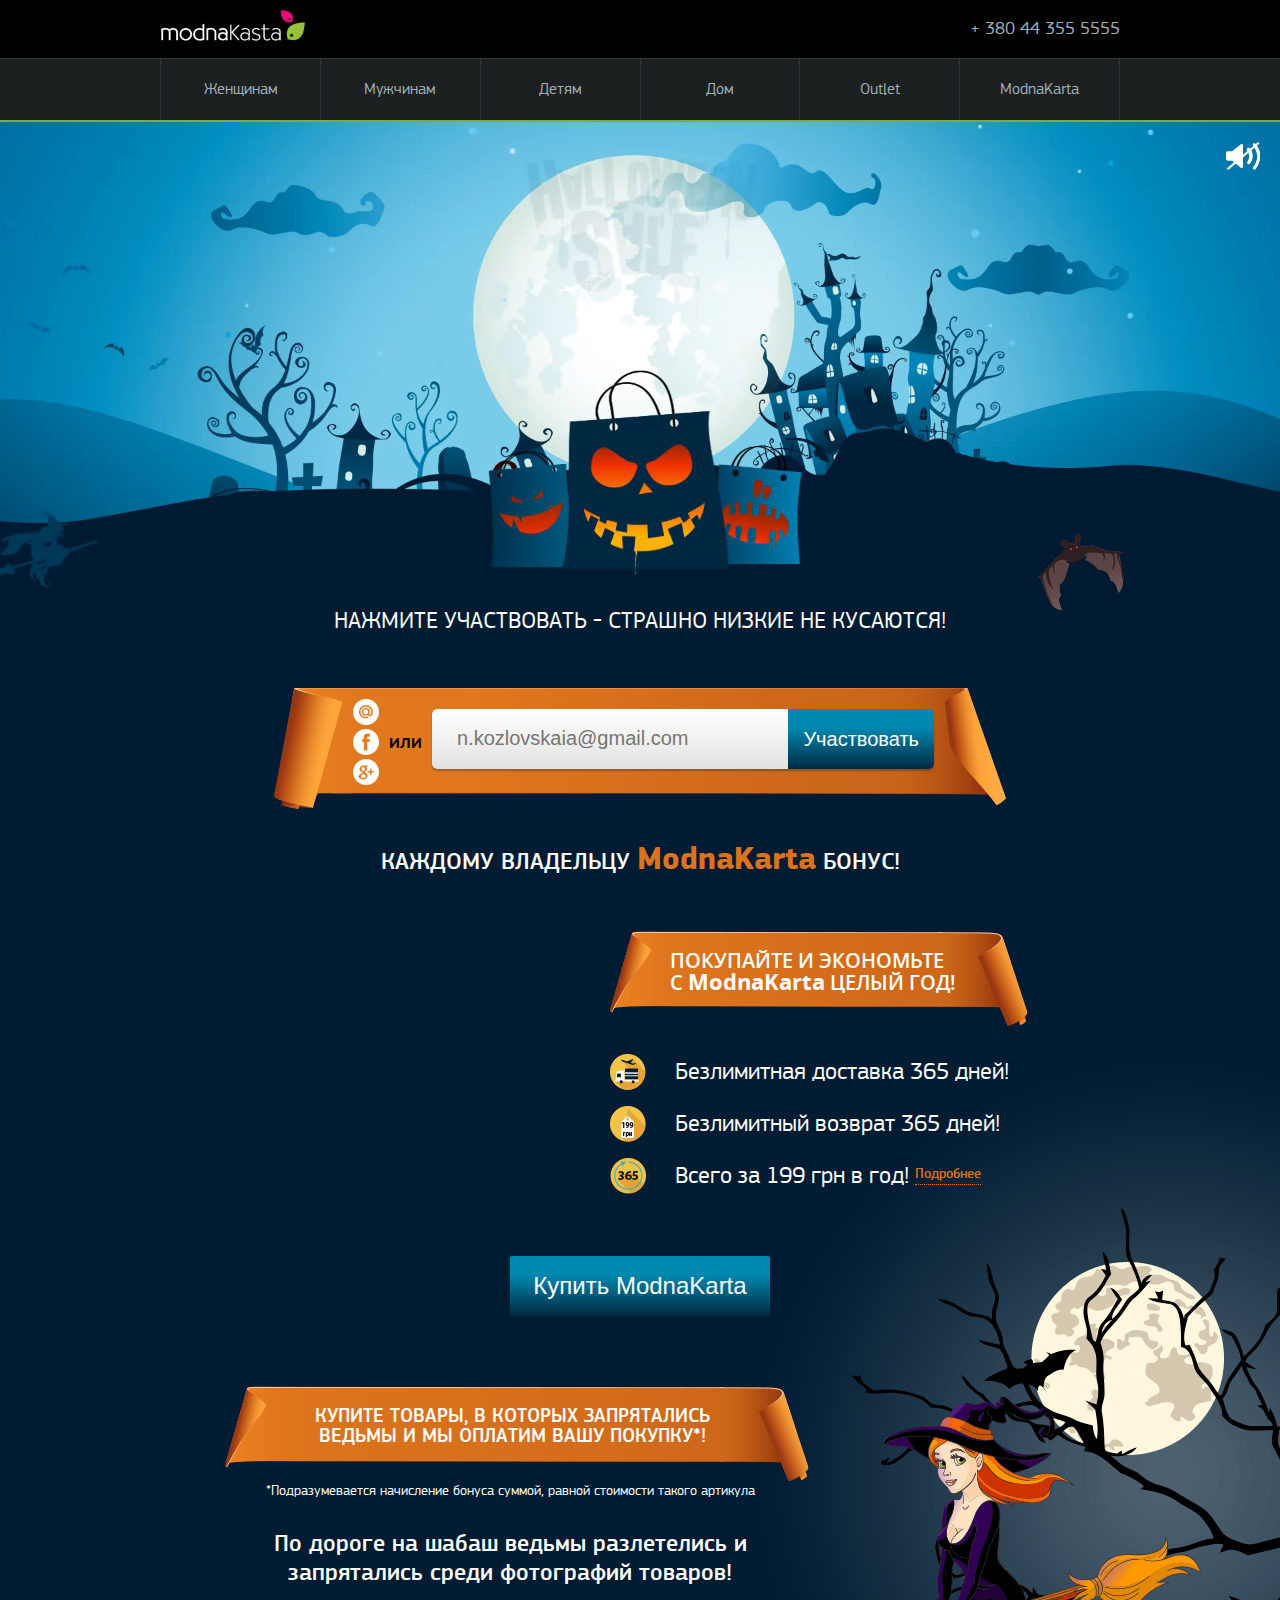
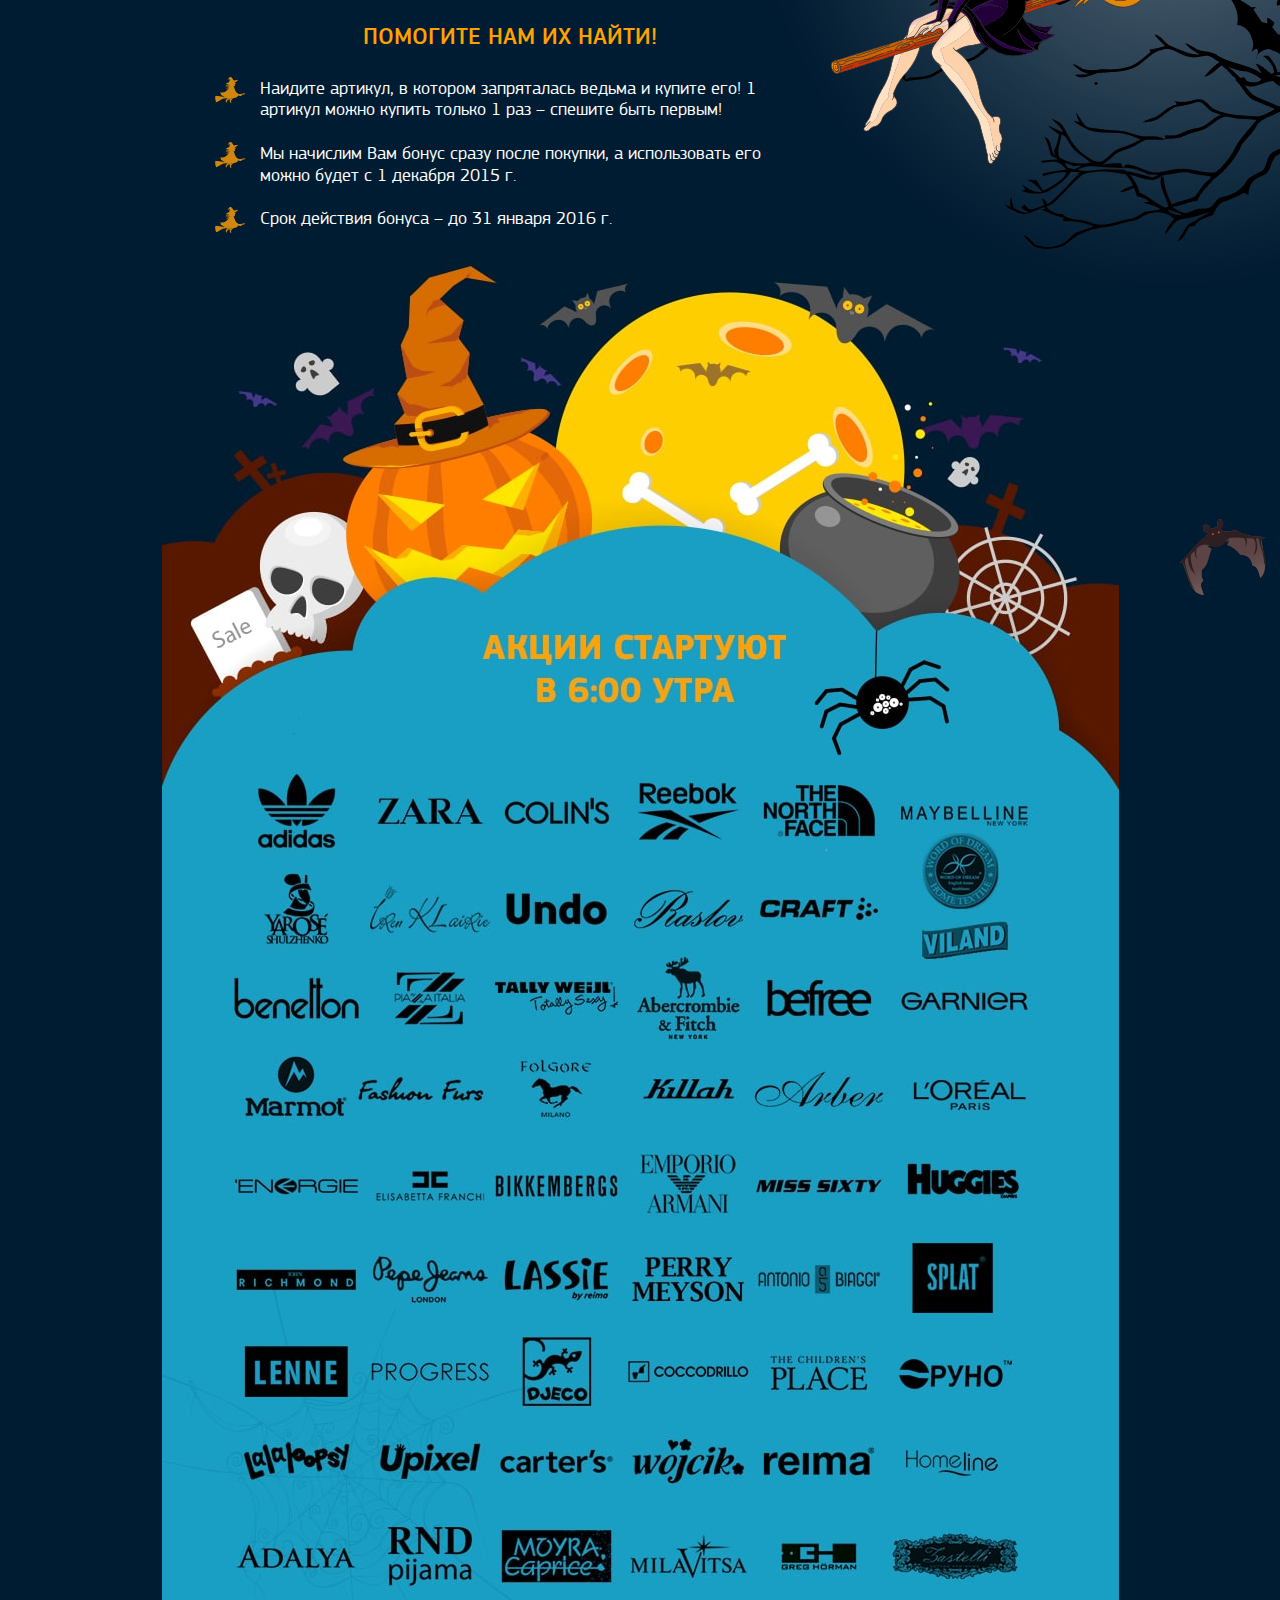
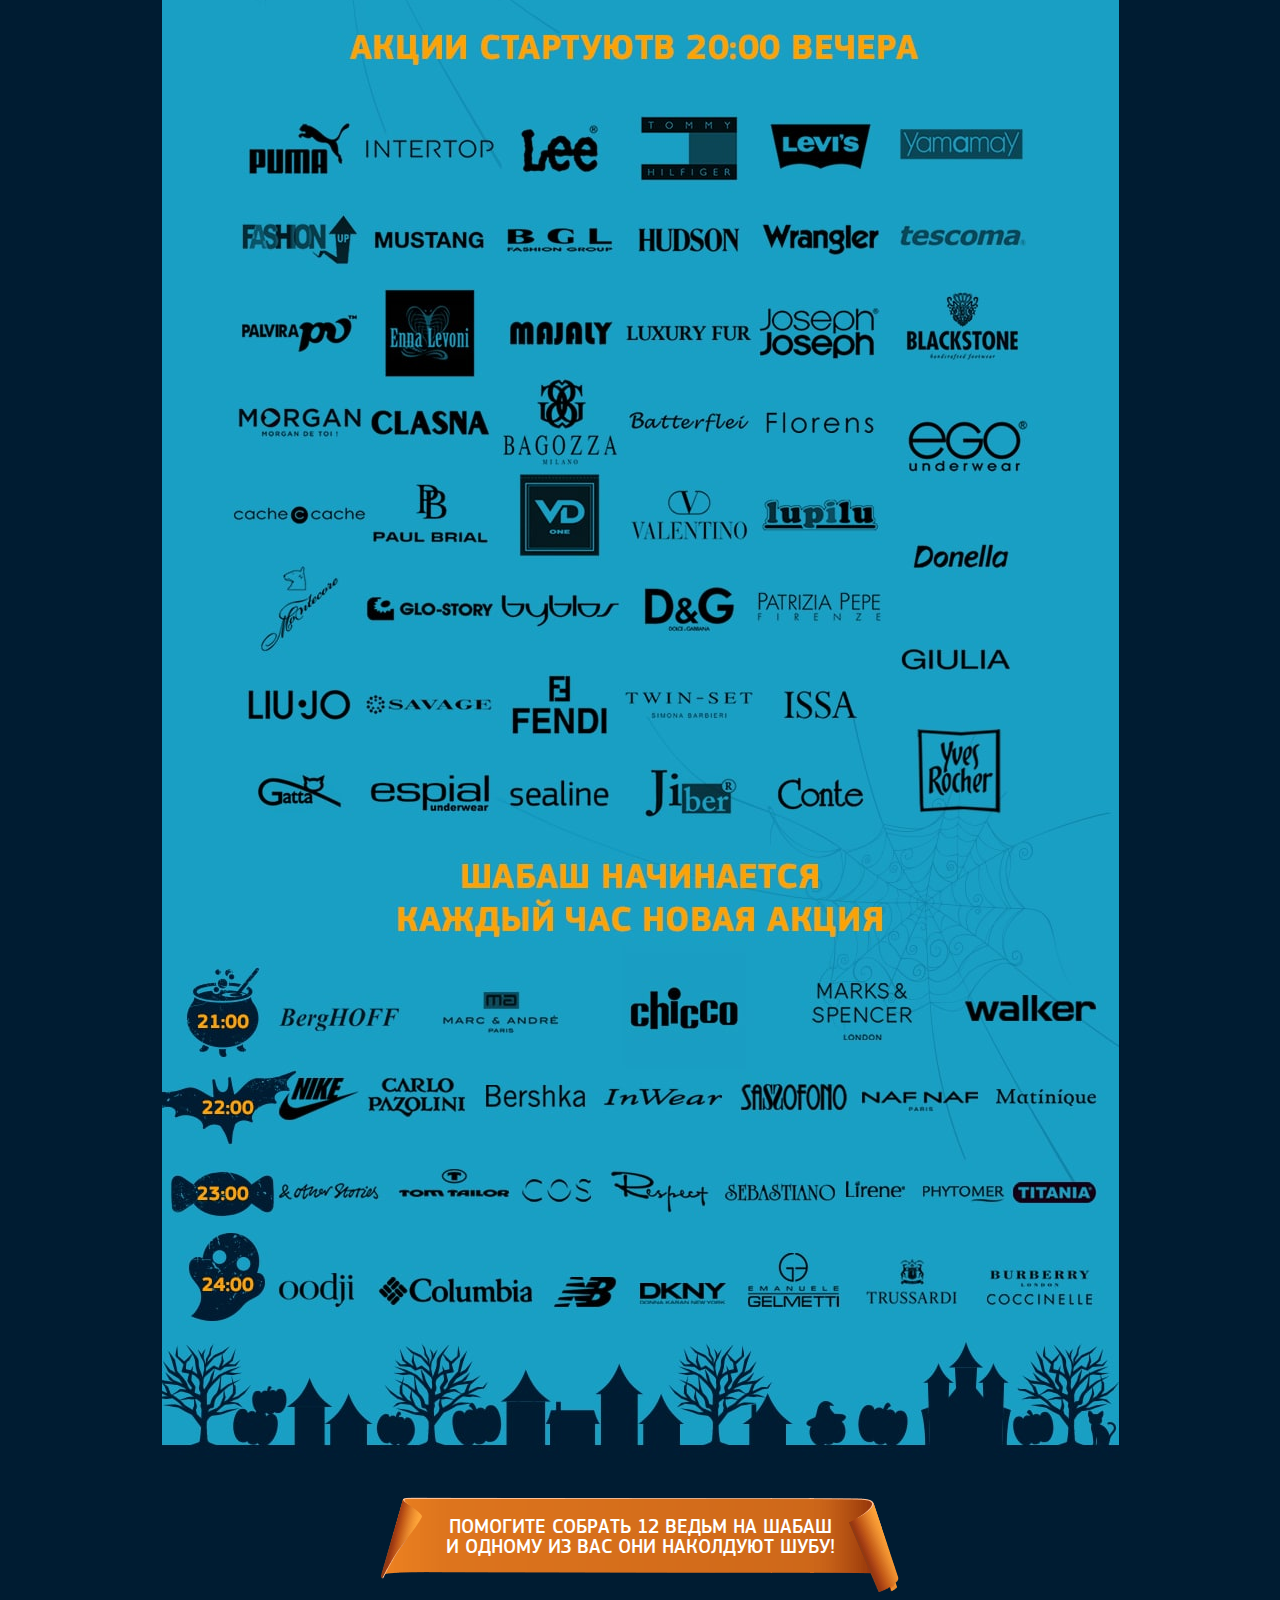
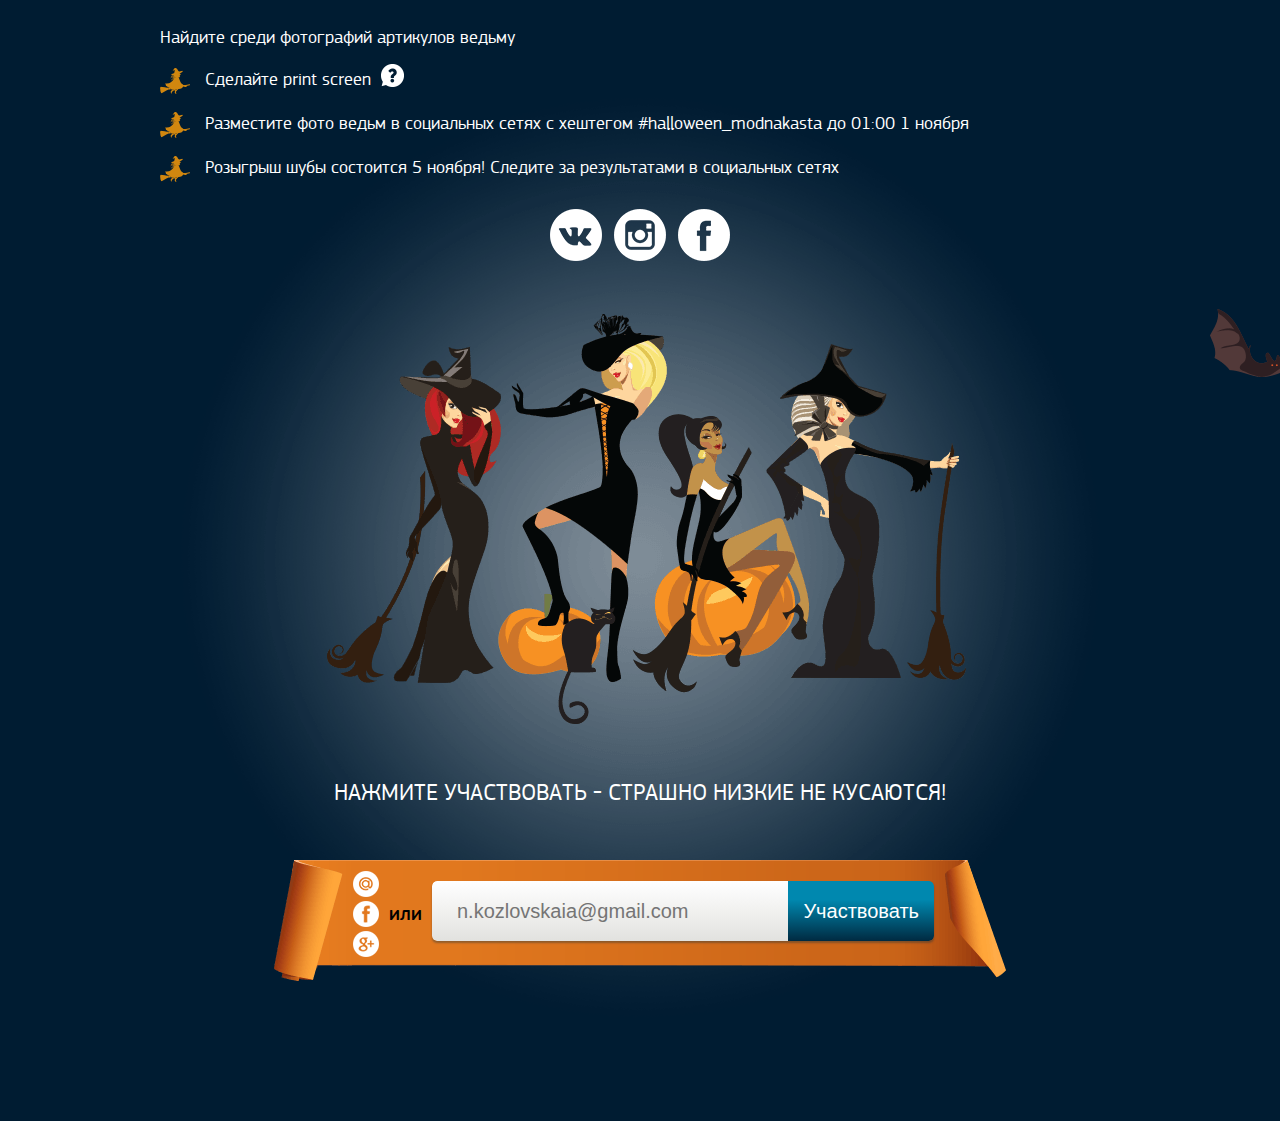
==== commit b698a66d: "upd" ====
--- a/site/index.html
+++ b/site/index.html
@@ -110,16 +110,37 @@
 				</div>			
 				<h4>Каждому владельцу <b>ModnaKarta</b> бонус!</h4>
 				<div class="info">
-					<div class="info__img js-gif">
-						<img src="" alt="" data-src="img/bonus_tikva.gif">
-					</div>
-					<div class="info__block">
-						<div class="info__title">Покупайте и экономьте c <b>ModnaKarta</b> целый год!</div>
-						<ul class="info__list">
-							<li><i class="icon-delivery"></i>Безлимитная доставка 365 дней!</li>
-							<li><i class="icon-cost"></i>Безлимитный возврат 365 дней!</li>
-							<li><i class="icon-return"></i>Всего за 199 грн в год! <a href="#" class="link-dotted">Подробнее</a></li>
-						</ul>
+					<div class="info__section js-info-hidden">
+						<div class="info__img js-gif">
+							<img src="" alt="" data-src="img/bonus_tikva.gif">
+						</div>
+						<div class="info__block">
+							<div class="info__title">Покупайте и экономьте c <b>ModnaKarta</b> целый год!</div>
+							<ul class="info__list">
+								<li><i class="icon-delivery"></i>Безлимитная доставка 365 дней!</li>
+								<li><i class="icon-cost"></i>Безлимитный возврат 365 дней!</li>
+								<li><i class="icon-return"></i>Всего за 199 грн в год! <a href="#" class="link-dotted js-info-link">Подробнее</a></li>
+							</ul>
+						</div>
+					</div>					
+					<div class="info__row js-info-visible">
+						<div class="info__col">
+							<i class="info__icon is-one"></i>
+							<span>Купи ModnаKarta<br>23 окт 6:00 - 1 нояб 5:59 </span>
+						</div>
+						<div class="info__col">
+							<i class="info__icon is-two"></i>
+							<span>Получи бонус<br>31 окт с 6:00 </span>
+						</div>
+						<div class="info__col">
+							<i class="info__icon is-three"></i>
+							<span>Используй бонус<br>на покупки*<br>31 окт 6:00 - 3 нояб 05:59</span>
+							<small>*Бонус действует на заказ<br>суммой от 700грн</small>
+						</div>
+						<div class="info__col">
+							<i class="info__icon is-four"></i>
+							<span>Пользуйся бесплатной<br>доставкой целый год!</span>
+						</div>
 					</div>
 					<div class="info__btn">
 						<button class="btn btn_mod">Купить ModnaKarta</button>
@@ -144,7 +165,7 @@
 					<div class="witch__inner">
 						<p>Найдите среди фотографий артикулов ведьму</p>
 						<ul class="help__list">
-							<li>Сделайте print screen</li>
+							<li>Сделайте print screen <i class="icon-question"></i></li>
 							<li>Разместите фото ведьм в социальных сетях с хештегом #halloween_modnakasta  до 01:00 1 ноября</li>
 							<li>Розыгрыш  шубы состоится 5 ноября! Следите за результатами в социальных сетях</li>
 						</ul>
--- a/site/css/screen.css
+++ b/site/css/screen.css
@@ -103,7 +103,7 @@
 .form__list a { display: inline-block; vertical-align: top; }
 .form__list a.is-mail { background-image: url("../img/icons.png"); width: 26px; height: 26px; background-position: -1539px -282px; }
 .form__list a.is-fb { background-image: url("../img/icons.png"); width: 26px; height: 26px; background-position: -1569px -282px; }
-.form__list a.is-gp { background-image: url("../img/icons.png"); width: 26px; height: 26px; background-position: -1487px -323px; }
+.form__list a.is-gp { background-image: url("../img/icons.png"); width: 26px; height: 26px; background-position: -1512px -323px; }
 .form__label { color: black; font-size: 20px; font-family: "PFSquereSansPro Medium", Arial, sans-serif; line-height: 1; padding: 35px 10px; float: left; }
 .form__field { padding: 0 145px 0 0; margin: 12px 0 17px; overflow: hidden; position: relative; box-shadow: 0 2px 2px rgba(0, 42, 65, 0.35); border-radius: 5px; }
 .form__field .input { border-radius: 5px 0 0 5px; }
@@ -115,7 +115,7 @@
 .btn:active { background-image: linear-gradient(to top, #0088af 0%, #002a41 69%, #002a41 100%); }
 .btn_mod { border-radius: 2px; padding: 18px 23px; font-size: 24px; }
 
-.info { *zoom: 1; max-width: 775px; margin: 0 auto; padding: 40px 0 0; }
+.info { *zoom: 1; padding: 40px 0 0; position: relative; z-index: 2; }
 .info:after { content: " "; display: table; clear: both; }
 .info__img { float: left; font-size: 0; min-height: 290px; }
 .info__block { float: right; padding: 15px 0 0; }
@@ -127,7 +127,25 @@
 .info__list li i.icon-delivery { background-image: url("../img/icons.png"); width: 36px; height: 36px; background-position: -1385px -282px; }
 .info__list li i.icon-cost { background-image: url("../img/icons.png"); width: 36px; height: 36px; background-position: -1425px -282px; }
 .info__list li i.icon-return { background-image: url("../img/icons.png"); width: 36px; height: 36px; background-position: -1465px -282px; }
-.info__btn { padding: 50px 0 70px; text-align: center; clear: both; }
+.info__btn { padding: 0 0 70px; text-align: center; clear: both; }
+.info__section { *zoom: 1; max-width: 775px; margin: 0 auto 50px; }
+.info__section:after { content: " "; display: table; clear: both; }
+.info__section.is-active { display: none; }
+.info__row { *zoom: 1; max-width: 910px; margin: 0 auto; position: relative; display: none; padding: 50px 0 15px; }
+.info__row:after { content: " "; display: table; clear: both; }
+.info__row.is-active { display: block; }
+.info__col { width: 25%; float: left; text-align: center; color: white; }
+.info__col span { display: block; font-size: 16px; line-height: 1.2; font-family: "OpenSans Semibold", Arial, sans-serif; margin-bottom: 20px; }
+.info__col small { display: block; font-size: 13px; line-height: 1.2; font-family: "PFSquereSansPro Regular", Arial, sans-serif; }
+.info__icon { display: block; margin: 0 auto 23px; position: relative; }
+.info__icon:before { content: ""; position: absolute; top: 50%; left: 100%; margin: -18px 10px 0; background-image: url("../img/icons.png"); width: 21px; height: 36px; background-position: -1487px -323px; }
+.info__icon.is-one { background-image: url("../img/icons.png"); width: 185px; height: 184px; background-position: -1242px -602px; }
+.info__icon.is-one:after { content: ""; position: absolute; bottom: 100%; right: -135px; margin-bottom: -52px; background-image: url("../img/icons.png"); width: 206px; height: 176px; background-position: -863px -422px; }
+.info__icon.is-two { background-image: url("../img/icons.png"); width: 186px; height: 183px; background-position: 0px -853px; }
+.info__icon.is-two:after { content: ""; position: absolute; bottom: 100%; right: -95px; margin-bottom: -47px; background-image: url("../img/icons.png"); width: 143px; height: 144px; background-position: -1073px -422px; z-index: 2; }
+.info__icon.is-three { background-image: url("../img/icons.png"); width: 186px; height: 184px; background-position: -863px -602px; }
+.info__icon.is-four { background-image: url("../img/icons.png"); width: 185px; height: 184px; background-position: -1053px -602px; }
+.info__icon.is-four:before { display: none; }
 
 .link-dotted { font-family: "PFSquereSansPro Medium", Arial, sans-serif; color: #d9711c; font-size: 14px; line-height: 20px; border-bottom: 1px dotted #d9711c; display: inline-block; vertical-align: top; }
 
@@ -139,6 +157,7 @@
 .help__subtitle { color: #ffa200; font-size: 24px; font-family: "PFSquereSansPro Medium", Arial, sans-serif; text-transform: uppercase; line-height: 1.2; margin-bottom: 15px; }
 .help__list li { padding: 11px 0 11px 45px; position: relative; font-size: 18px; line-height: 1.2; text-align: left; }
 .help__list li:before { content: ""; position: absolute; top: 10px; left: 0; background-image: url("../img/icons.png"); width: 30px; height: 26px; background-position: -1505px -282px; }
+.help__list li .icon-question { margin: -5px 5px 0; cursor: pointer; }
 
 .brands { text-align: center; font-size: 0; }
 .brands img { max-width: 100%; }
@@ -151,8 +170,11 @@
 .social li { display: inline-block; padding: 0 6px; }
 .social li a { display: inline-block; vertical-align: top; }
 .social li a.is-vk { background-image: url("../img/icons.png"); width: 52px; height: 52px; background-position: -1431px -323px; }
-.social li a.is-insta { background-image: url("../img/icons.png"); width: 52px; height: 52px; background-position: -1522px -224px; }
-.social li a.is-fb { background-image: url("../img/icons.png"); width: 52px; height: 52px; background-position: -1375px -323px; }
+.social li a.is-insta { background-image: url("../img/icons.png"); width: 52px; height: 52px; background-position: -1375px -323px; }
+.social li a.is-fb { background-image: url("../img/icons.png"); width: 52px; height: 52px; background-position: -1522px -224px; }
+
+.icon-question { display: inline-block; vertical-align: top; background-image: url("../img/icons.png"); width: 23px; height: 23px; background-position: -1451px -197px; }
+
 @media only screen and (min-device-width: 320px) and (max-device-width: 480px){
  *{ -webkit-text-size-adjust: none; } }
 
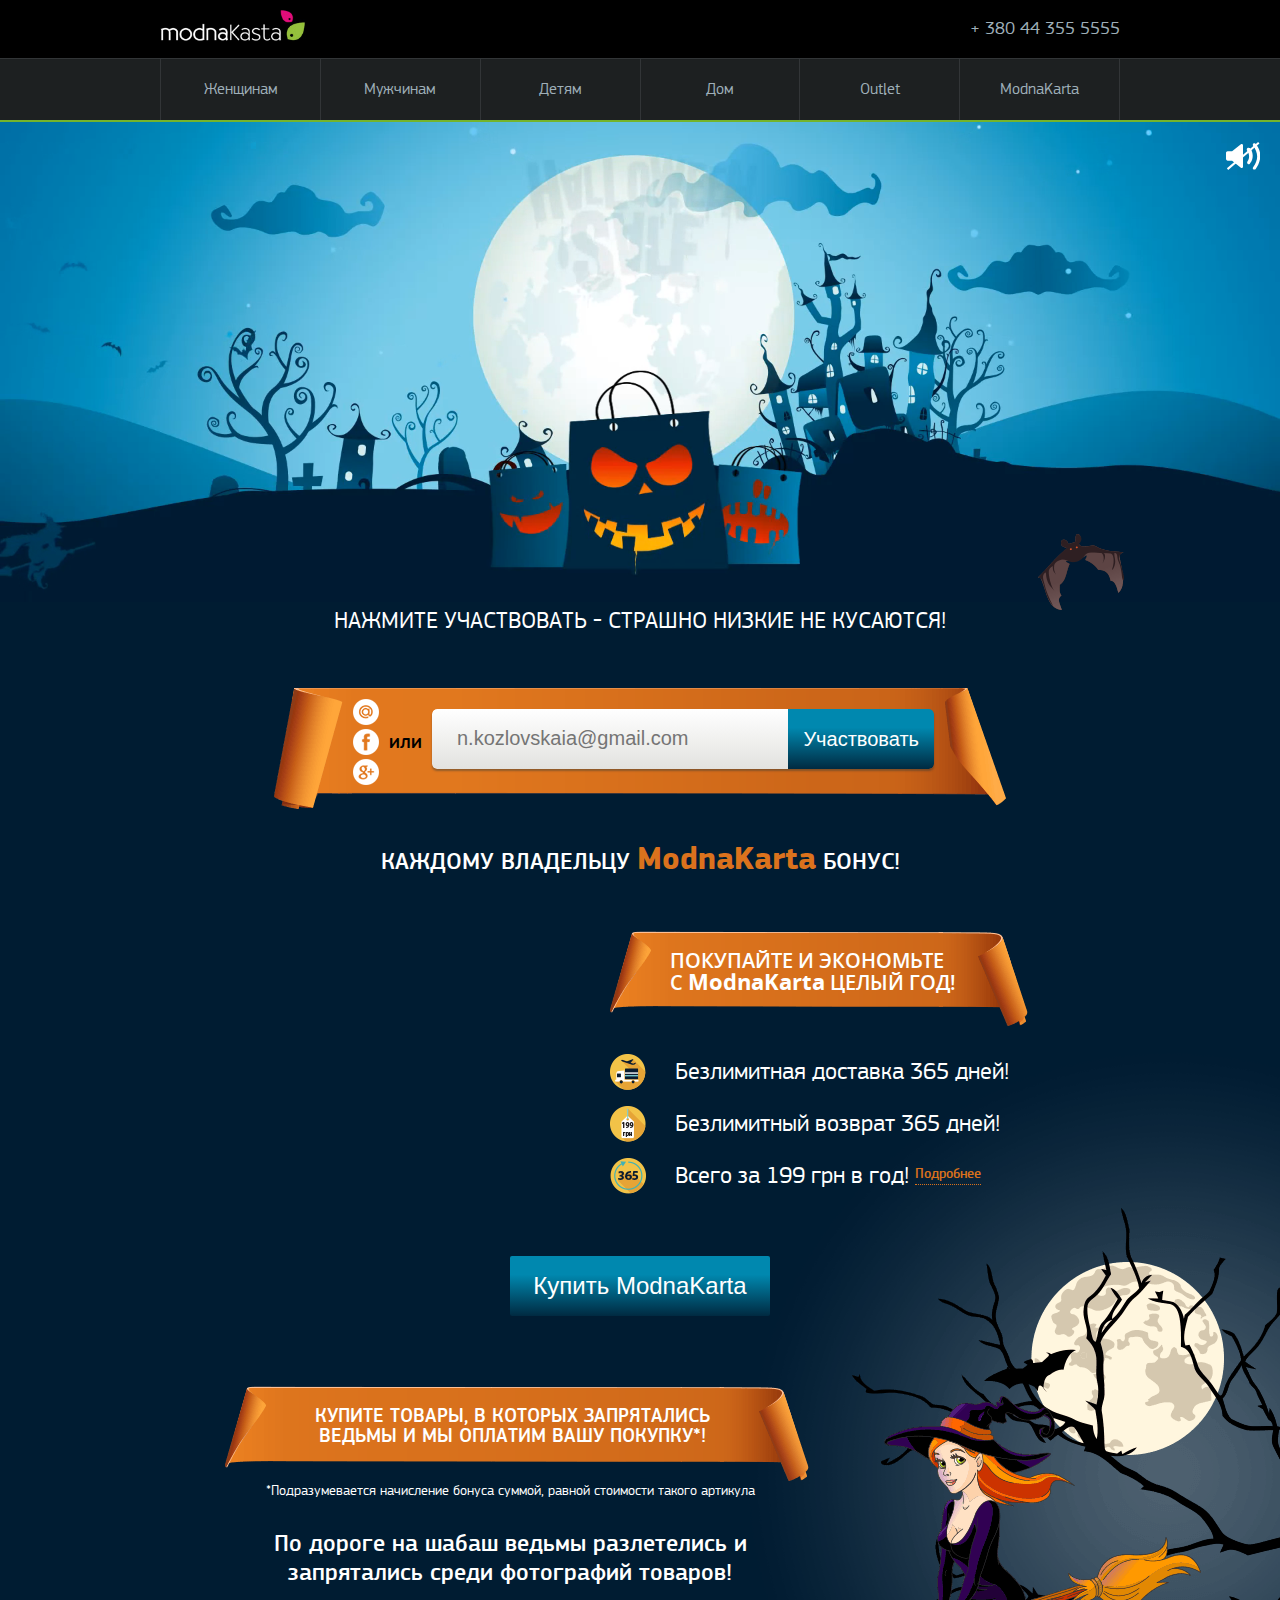
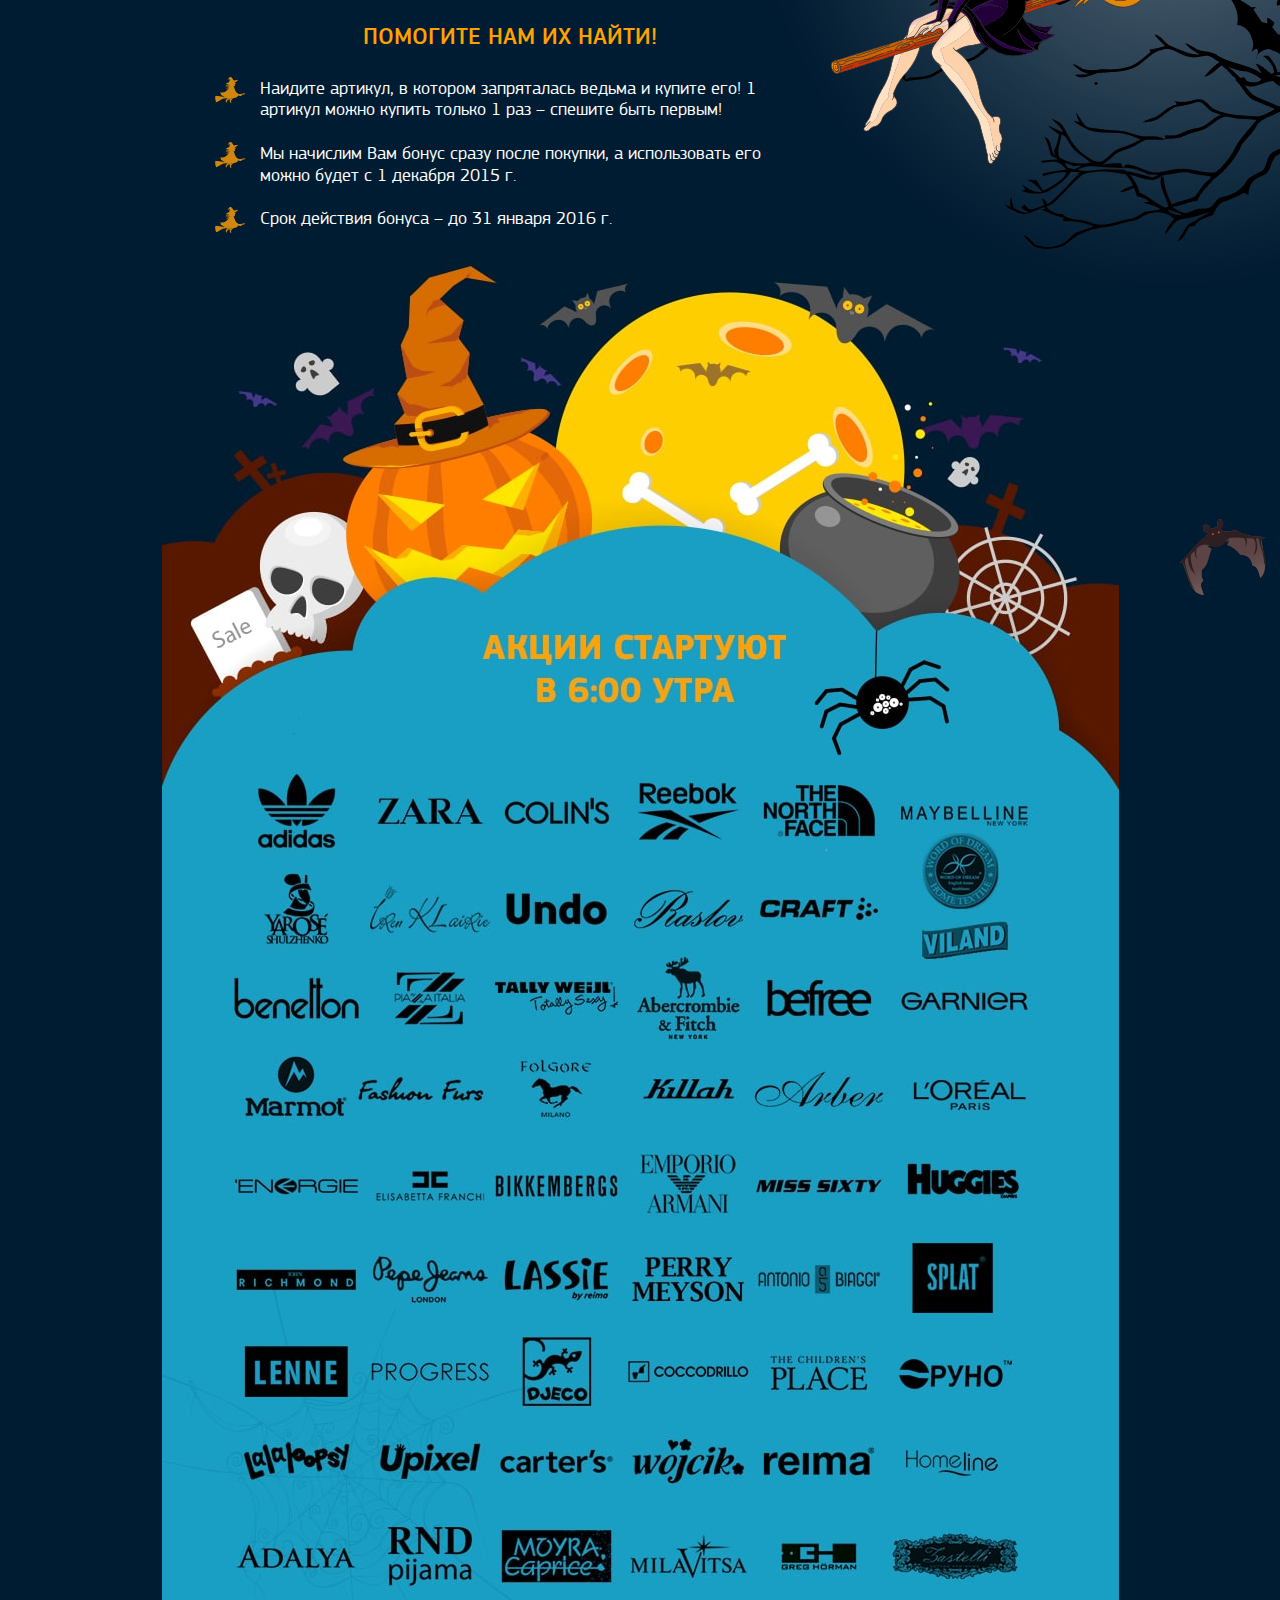
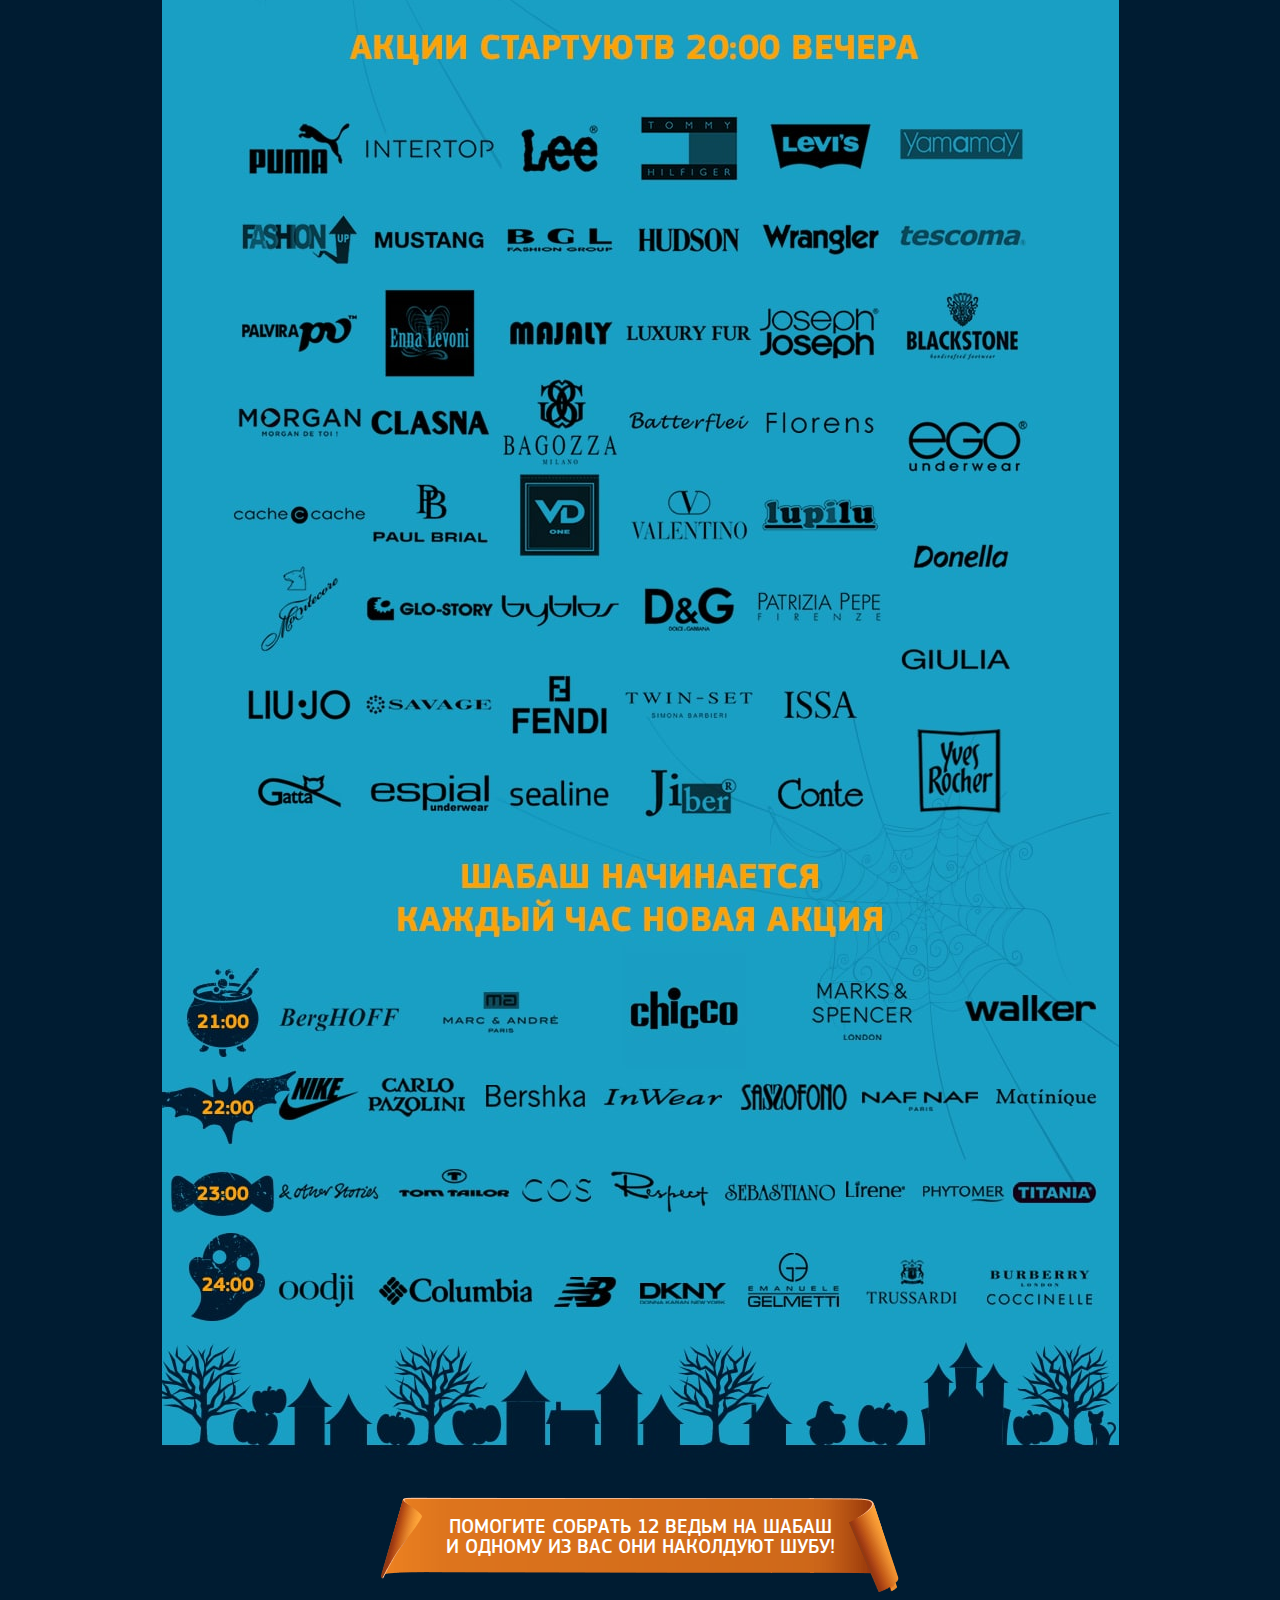
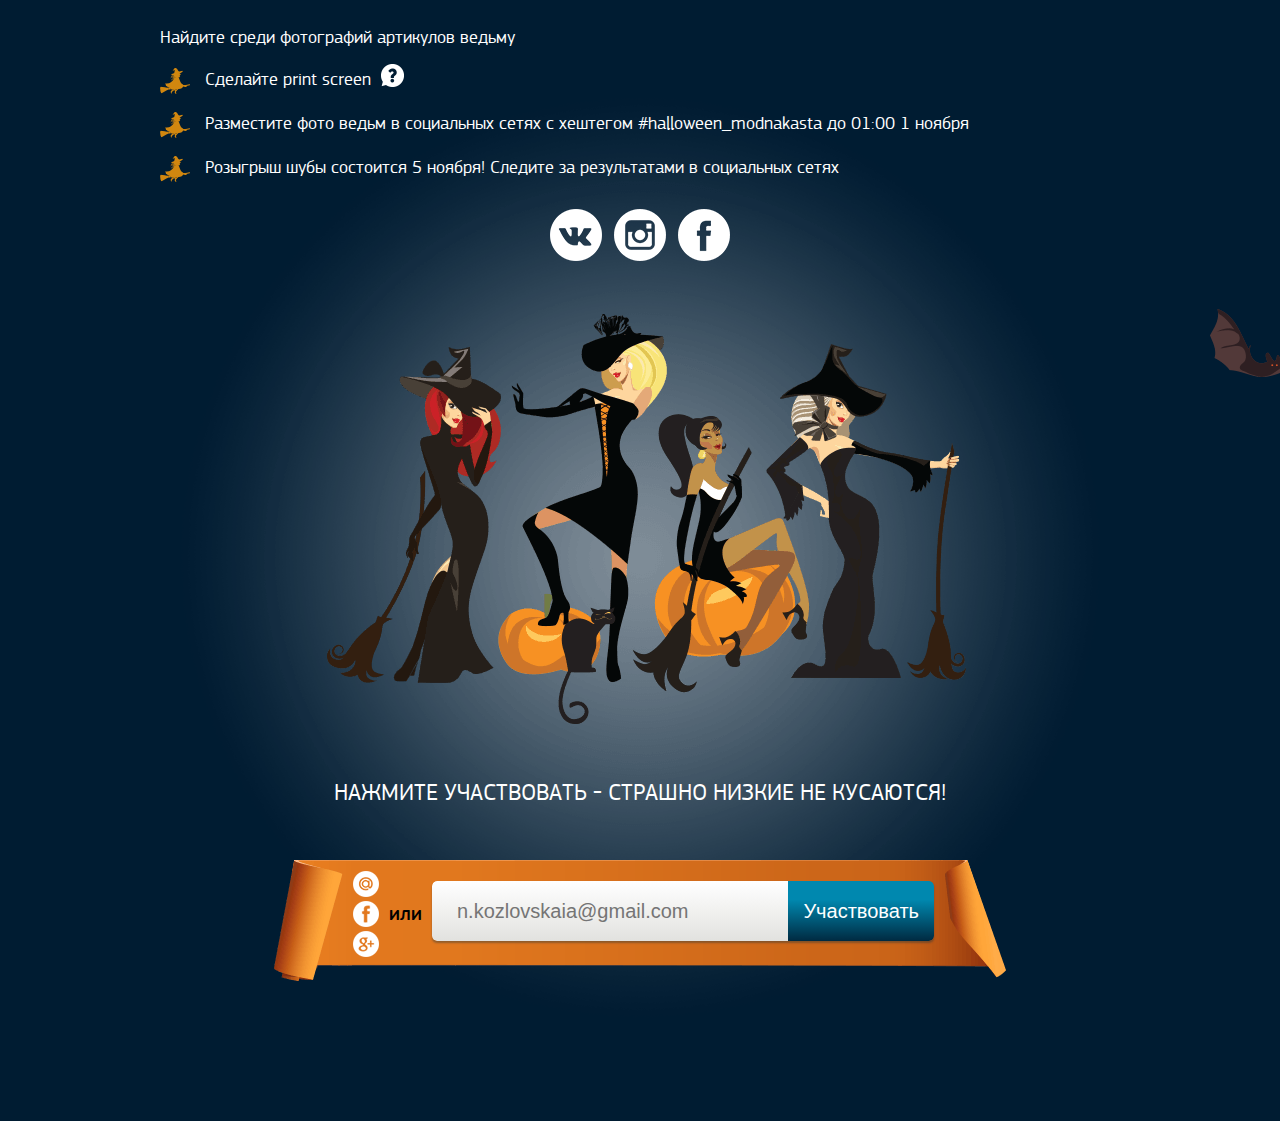
==== commit 343af699: "upd" ====
--- a/site/index.html
+++ b/site/index.html
@@ -9,6 +9,7 @@
 	<meta name="theme-color" content="#fff">
 	<!-- <meta name="viewport" content="width=1200"> -->
 	<!-- <meta name="viewport" content="initial-scale=1, user-scalable=no"> -->
+	<link rel="stylesheet" media="all" href="css/tooltipster.css" >
 	<link rel="stylesheet" media="all" href="css/screen.css" >
 	<!--[if IE]><script src="js/html5shiv.js"></script><![endif]-->
 	<script src="js/app.js"></script>
@@ -165,7 +166,7 @@
 					<div class="witch__inner">
 						<p>Найдите среди фотографий артикулов ведьму</p>
 						<ul class="help__list">
-							<li>Сделайте print screen <i class="icon-question"></i></li>
+							<li>Сделайте print screen <i class="icon-question js-tooltip" title="<p>Для Microsoft – комбинация клавиш Alt+Print Screen, далее нажмите кнопку Пуск, выберите  Стандартные, а потом – Paint. В окне  Paint в меню Правка виберите команду Вставить</p><p>Для Mac комбинация клавиш Cmd Shift 3 — сделать снимок всего экрана и сохранить его на Рабочий стол</p>"></i></li>
 							<li>Разместите фото ведьм в социальных сетях с хештегом #halloween_modnakasta  до 01:00 1 ноября</li>
 							<li>Розыгрыш  шубы состоится 5 ноября! Следите за результатами в социальных сетях</li>
 						</ul>
--- a/site/css/tooltipster.css
+++ b/site/css/tooltipster.css
@@ -0,0 +1,274 @@
+/* This is the default Tooltipster theme (feel free to modify or duplicate and create multiple themes!): */
+.tooltipster-default {
+	border-radius: 5px; 
+	border: 2px solid #000;
+	background: #4c4c4c;
+	color: #fff;
+}
+
+/* Use this next selector to style things like font-size and line-height: */
+.tooltipster-default .tooltipster-content {
+	font-family: Arial, sans-serif;
+	font-size: 14px;
+	line-height: 16px;
+	padding: 8px 10px;
+	overflow: hidden;
+}
+
+/* This next selector defines the color of the border on the outside of the arrow. This will automatically match the color and size of the border set on the main tooltip styles. Set display: none; if you would like a border around the tooltip but no border around the arrow */
+.tooltipster-default .tooltipster-arrow .tooltipster-arrow-border {
+	/* border-color: ... !important; */
+}
+
+
+/* If you're using the icon option, use this next selector to style them */
+.tooltipster-icon {
+	cursor: help;
+	margin-left: 4px;
+}
+
+
+
+
+
+
+
+
+/* This is the base styling required to make all Tooltipsters work */
+.tooltipster-base {
+	padding: 0;
+	font-size: 0;
+	line-height: 0;
+	position: absolute;
+	left: 0;
+	top: 0;
+	z-index: 9999999;
+	pointer-events: none;
+	width: auto;
+	overflow: visible;
+}
+.tooltipster-base .tooltipster-content {
+	overflow: hidden;
+}
+
+
+/* These next classes handle the styles for the little arrow attached to the tooltip. By default, the arrow will inherit the same colors and border as what is set on the main tooltip itself. */
+.tooltipster-arrow {
+	display: block;
+	text-align: center;
+	width: 100%;
+	height: 100%;
+	position: absolute;
+	top: 0;
+	left: 0;
+	z-index: -1;
+}
+.tooltipster-arrow span, .tooltipster-arrow-border {
+	display: block;
+	width: 0; 
+	height: 0;
+	position: absolute;
+}
+.tooltipster-arrow-top span, .tooltipster-arrow-top-right span, .tooltipster-arrow-top-left span {
+	border-left: 8px solid transparent !important;
+	border-right: 8px solid transparent !important;
+	border-top: 8px solid;
+	bottom: -7px;
+}
+.tooltipster-arrow-top .tooltipster-arrow-border, .tooltipster-arrow-top-right .tooltipster-arrow-border, .tooltipster-arrow-top-left .tooltipster-arrow-border {
+	border-left: 9px solid transparent !important;
+	border-right: 9px solid transparent !important;
+	border-top: 9px solid;
+	bottom: -7px;
+}
+
+.tooltipster-arrow-bottom span, .tooltipster-arrow-bottom-right span, .tooltipster-arrow-bottom-left span {
+	border-left: 8px solid transparent !important;
+	border-right: 8px solid transparent !important;
+	border-bottom: 8px solid;
+	top: -7px;
+}
+.tooltipster-arrow-bottom .tooltipster-arrow-border, .tooltipster-arrow-bottom-right .tooltipster-arrow-border, .tooltipster-arrow-bottom-left .tooltipster-arrow-border {
+	border-left: 9px solid transparent !important;
+	border-right: 9px solid transparent !important;
+	border-bottom: 9px solid;
+	top: -7px;
+}
+.tooltipster-arrow-top span, .tooltipster-arrow-top .tooltipster-arrow-border, .tooltipster-arrow-bottom span, .tooltipster-arrow-bottom .tooltipster-arrow-border {
+	left: 0;
+	right: 0;
+	margin: 0 auto;
+}
+.tooltipster-arrow-top-left span, .tooltipster-arrow-bottom-left span {
+	left: 6px;
+}
+.tooltipster-arrow-top-left .tooltipster-arrow-border, .tooltipster-arrow-bottom-left .tooltipster-arrow-border {
+	left: 5px;
+}
+.tooltipster-arrow-top-right span,  .tooltipster-arrow-bottom-right span {
+	right: 6px;
+}
+.tooltipster-arrow-top-right .tooltipster-arrow-border, .tooltipster-arrow-bottom-right .tooltipster-arrow-border {
+	right: 5px;
+}
+.tooltipster-arrow-left span, .tooltipster-arrow-left .tooltipster-arrow-border {
+	border-top: 8px solid transparent !important;
+	border-bottom: 8px solid transparent !important; 
+	border-left: 8px solid;
+	top: 50%;
+	margin-top: -7px;
+	right: -7px;
+}
+.tooltipster-arrow-left .tooltipster-arrow-border {
+	border-top: 9px solid transparent !important;
+	border-bottom: 9px solid transparent !important; 
+	border-left: 9px solid;
+	margin-top: -8px;
+}
+.tooltipster-arrow-right span, .tooltipster-arrow-right .tooltipster-arrow-border {
+	border-top: 8px solid transparent !important;
+	border-bottom: 8px solid transparent !important; 
+	border-right: 8px solid;
+	top: 50%;
+	margin-top: -7px;
+	left: -7px;
+}
+.tooltipster-arrow-right .tooltipster-arrow-border {
+	border-top: 9px solid transparent !important;
+	border-bottom: 9px solid transparent !important; 
+	border-right: 9px solid;
+	margin-top: -8px;
+}
+
+
+/* Some CSS magic for the awesome animations - feel free to make your own custom animations and reference it in your Tooltipster settings! */
+
+.tooltipster-fade {
+	opacity: 0;
+	-webkit-transition-property: opacity;
+	-moz-transition-property: opacity;
+	-o-transition-property: opacity;
+	-ms-transition-property: opacity;
+	transition-property: opacity;
+}
+.tooltipster-fade-show {
+	opacity: 1;
+}
+
+.tooltipster-grow {
+	-webkit-transform: scale(0,0);
+	-moz-transform: scale(0,0);
+	-o-transform: scale(0,0);
+	-ms-transform: scale(0,0);
+	transform: scale(0,0);
+	-webkit-transition-property: -webkit-transform;
+	-moz-transition-property: -moz-transform;
+	-o-transition-property: -o-transform;
+	-ms-transition-property: -ms-transform;
+	transition-property: transform;
+	-webkit-backface-visibility: hidden;
+}
+.tooltipster-grow-show {
+	-webkit-transform: scale(1,1);
+	-moz-transform: scale(1,1);
+	-o-transform: scale(1,1);
+	-ms-transform: scale(1,1);
+	transform: scale(1,1);
+	-webkit-transition-timing-function: cubic-bezier(0.175, 0.885, 0.320, 1);
+	-webkit-transition-timing-function: cubic-bezier(0.175, 0.885, 0.320, 1.15); 
+	-moz-transition-timing-function: cubic-bezier(0.175, 0.885, 0.320, 1.15); 
+	-ms-transition-timing-function: cubic-bezier(0.175, 0.885, 0.320, 1.15); 
+	-o-transition-timing-function: cubic-bezier(0.175, 0.885, 0.320, 1.15); 
+	transition-timing-function: cubic-bezier(0.175, 0.885, 0.320, 1.15);
+}
+
+.tooltipster-swing {
+	opacity: 0;
+	-webkit-transform: rotateZ(4deg);
+	-moz-transform: rotateZ(4deg);
+	-o-transform: rotateZ(4deg);
+	-ms-transform: rotateZ(4deg);
+	transform: rotateZ(4deg);
+	-webkit-transition-property: -webkit-transform, opacity;
+	-moz-transition-property: -moz-transform;
+	-o-transition-property: -o-transform;
+	-ms-transition-property: -ms-transform;
+	transition-property: transform;
+}
+.tooltipster-swing-show {
+	opacity: 1;
+	-webkit-transform: rotateZ(0deg);
+	-moz-transform: rotateZ(0deg);
+	-o-transform: rotateZ(0deg);
+	-ms-transform: rotateZ(0deg);
+	transform: rotateZ(0deg);
+	-webkit-transition-timing-function: cubic-bezier(0.230, 0.635, 0.495, 1);
+	-webkit-transition-timing-function: cubic-bezier(0.230, 0.635, 0.495, 2.4); 
+	-moz-transition-timing-function: cubic-bezier(0.230, 0.635, 0.495, 2.4); 
+	-ms-transition-timing-function: cubic-bezier(0.230, 0.635, 0.495, 2.4); 
+	-o-transition-timing-function: cubic-bezier(0.230, 0.635, 0.495, 2.4); 
+	transition-timing-function: cubic-bezier(0.230, 0.635, 0.495, 2.4);
+}
+
+.tooltipster-fall {
+	top: 0;
+	-webkit-transition-property: top;
+	-moz-transition-property: top;
+	-o-transition-property: top;
+	-ms-transition-property: top;
+	transition-property: top;
+	-webkit-transition-timing-function: cubic-bezier(0.175, 0.885, 0.320, 1);
+	-webkit-transition-timing-function: cubic-bezier(0.175, 0.885, 0.320, 1.15); 
+	-moz-transition-timing-function: cubic-bezier(0.175, 0.885, 0.320, 1.15); 
+	-ms-transition-timing-function: cubic-bezier(0.175, 0.885, 0.320, 1.15); 
+	-o-transition-timing-function: cubic-bezier(0.175, 0.885, 0.320, 1.15); 
+	transition-timing-function: cubic-bezier(0.175, 0.885, 0.320, 1.15); 
+}
+.tooltipster-fall-show {
+}
+.tooltipster-fall.tooltipster-dying {
+	-webkit-transition-property: all;
+	-moz-transition-property: all;
+	-o-transition-property: all;
+	-ms-transition-property: all;
+	transition-property: all;
+	top: 0px !important;
+	opacity: 0;
+}
+
+.tooltipster-slide {
+	left: -40px;
+	-webkit-transition-property: left;
+	-moz-transition-property: left;
+	-o-transition-property: left;
+	-ms-transition-property: left;
+	transition-property: left;
+	-webkit-transition-timing-function: cubic-bezier(0.175, 0.885, 0.320, 1);
+	-webkit-transition-timing-function: cubic-bezier(0.175, 0.885, 0.320, 1.15); 
+	-moz-transition-timing-function: cubic-bezier(0.175, 0.885, 0.320, 1.15); 
+	-ms-transition-timing-function: cubic-bezier(0.175, 0.885, 0.320, 1.15); 
+	-o-transition-timing-function: cubic-bezier(0.175, 0.885, 0.320, 1.15); 
+	transition-timing-function: cubic-bezier(0.175, 0.885, 0.320, 1.15);
+}
+.tooltipster-slide.tooltipster-slide-show {
+}
+.tooltipster-slide.tooltipster-dying {
+	-webkit-transition-property: all;
+	-moz-transition-property: all;
+	-o-transition-property: all;
+	-ms-transition-property: all;
+	transition-property: all;
+	left: 0px !important;
+	opacity: 0;
+}
+
+
+/* CSS transition for when contenting is changing in a tooltip that is still open. The only properties that will NOT transition are: width, height, top, and left */
+.tooltipster-content-changing {
+	opacity: 0.5;
+	-webkit-transform: scale(1.1, 1.1);
+	-moz-transform: scale(1.1, 1.1);
+	-o-transform: scale(1.1, 1.1);
+	-ms-transform: scale(1.1, 1.1);
+	transform: scale(1.1, 1.1);
+}
--- a/site/css/screen.css
+++ b/site/css/screen.css
@@ -175,6 +175,10 @@
 
 .icon-question { display: inline-block; vertical-align: top; background-image: url("../img/icons.png"); width: 23px; height: 23px; background-position: -1451px -197px; }
 
+.tooltipster-base { max-width: 600px; }
+
+.tooltipster-default { background: #fff; border: 2px solid #e6e6e6; color: #333; box-shadow: 0 0 3px 0 #333; }
+.tooltipster-default .tooltipster-content { font-family: "PFSquereSansPro Regular", Arial, sans-serif; font-size: 14px; }
 @media only screen and (min-device-width: 320px) and (max-device-width: 480px){
  *{ -webkit-text-size-adjust: none; } }
 
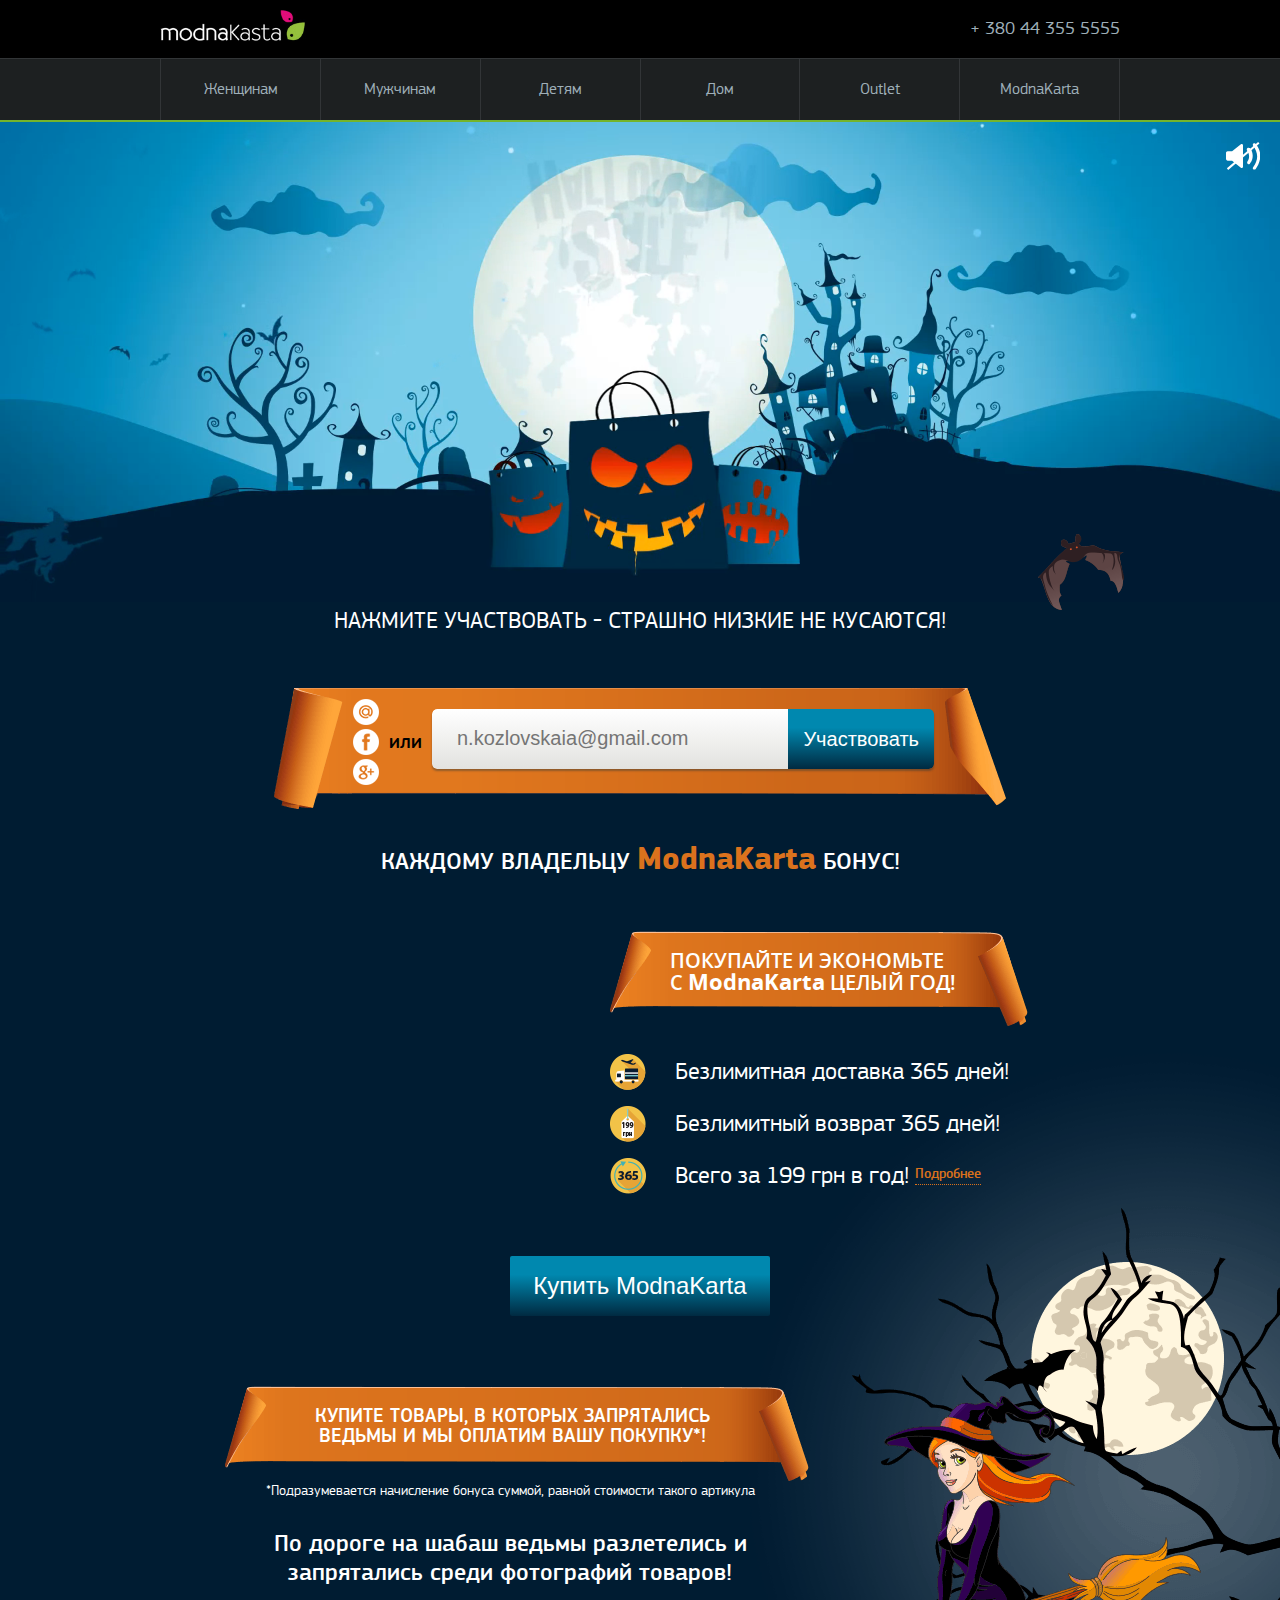
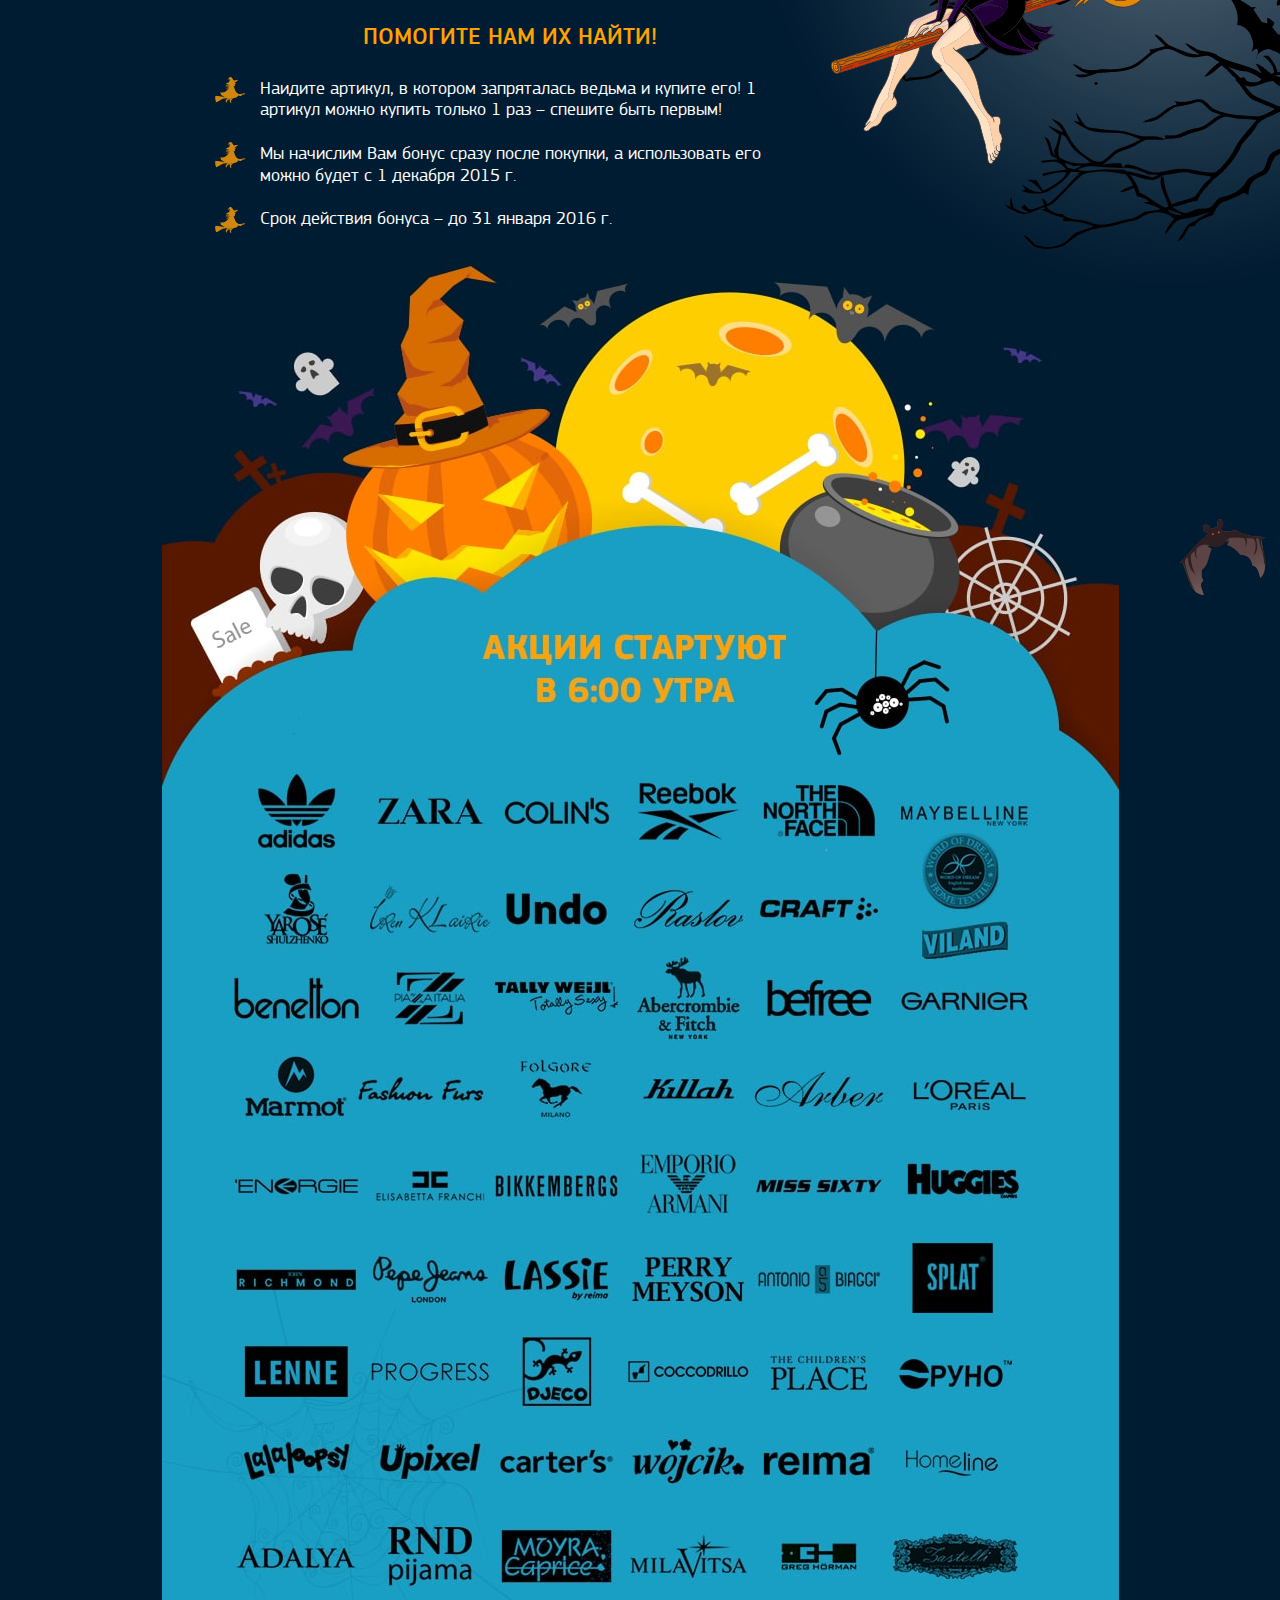
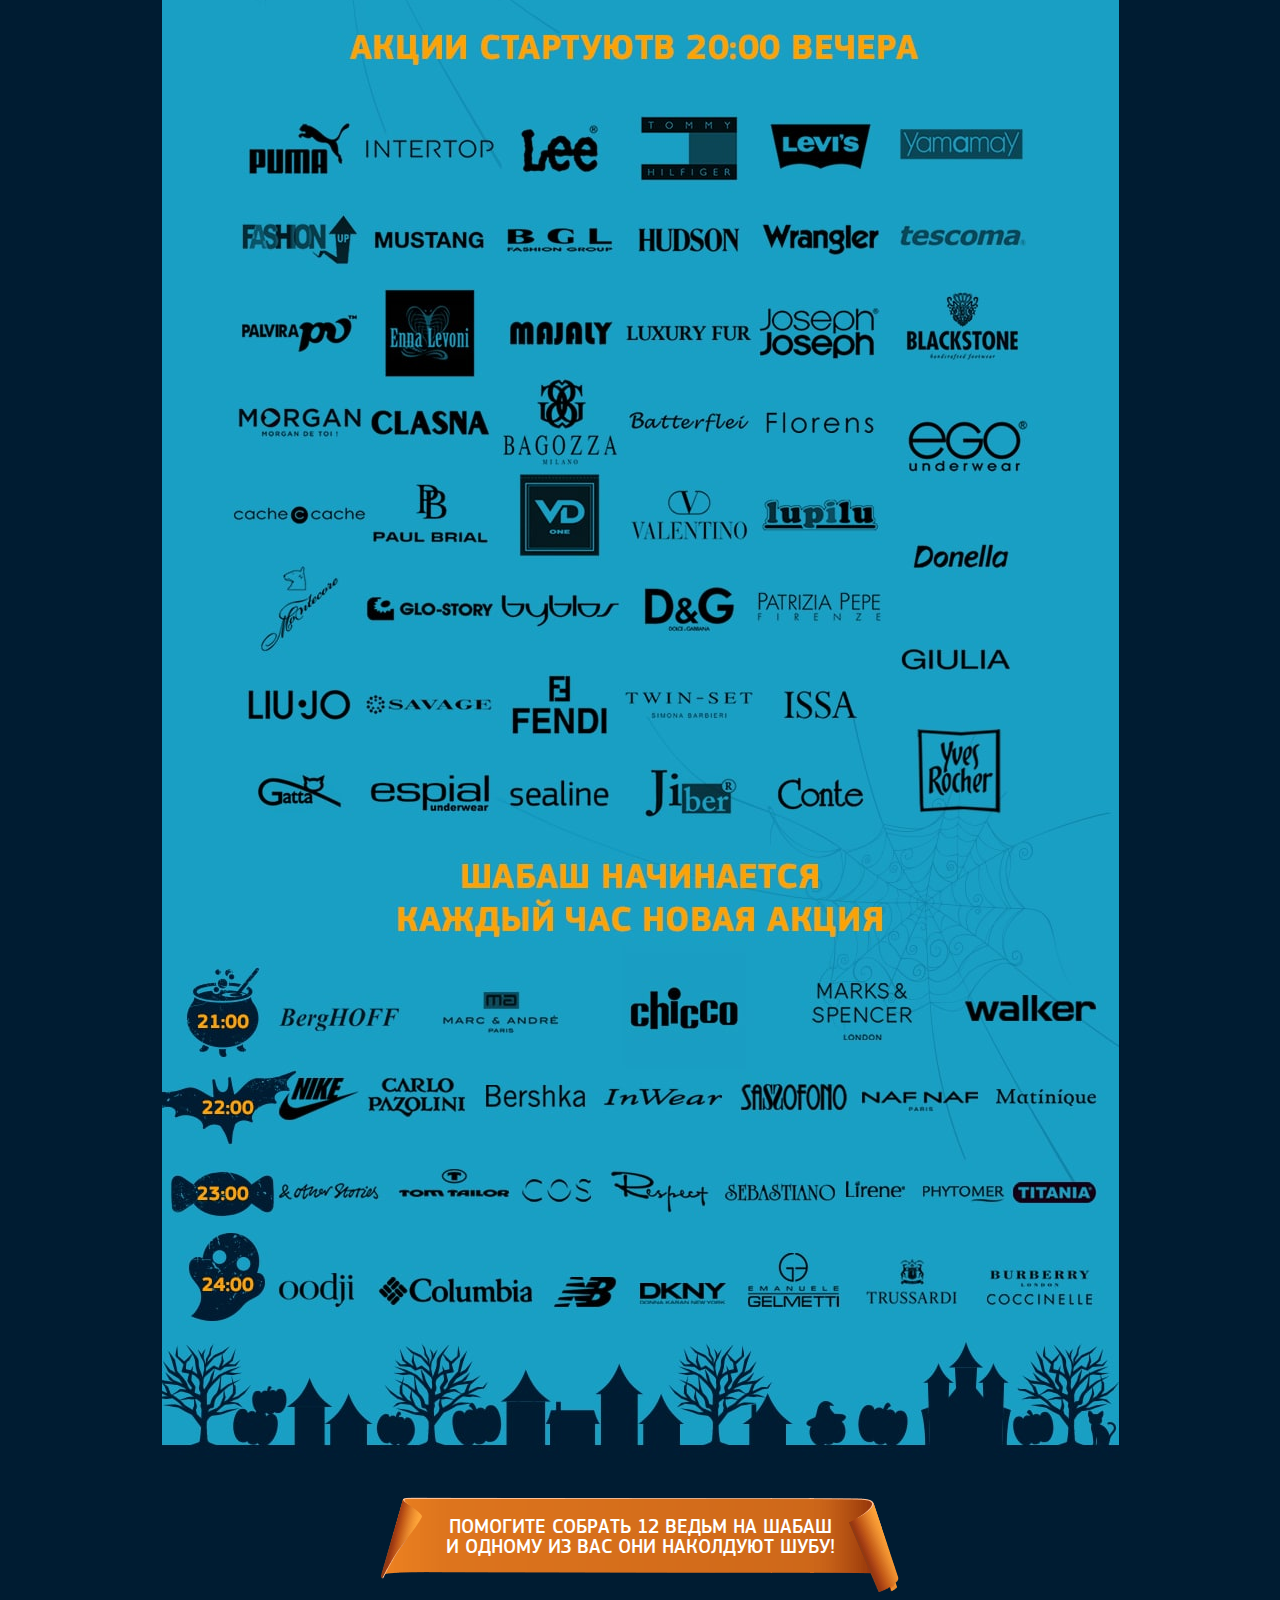
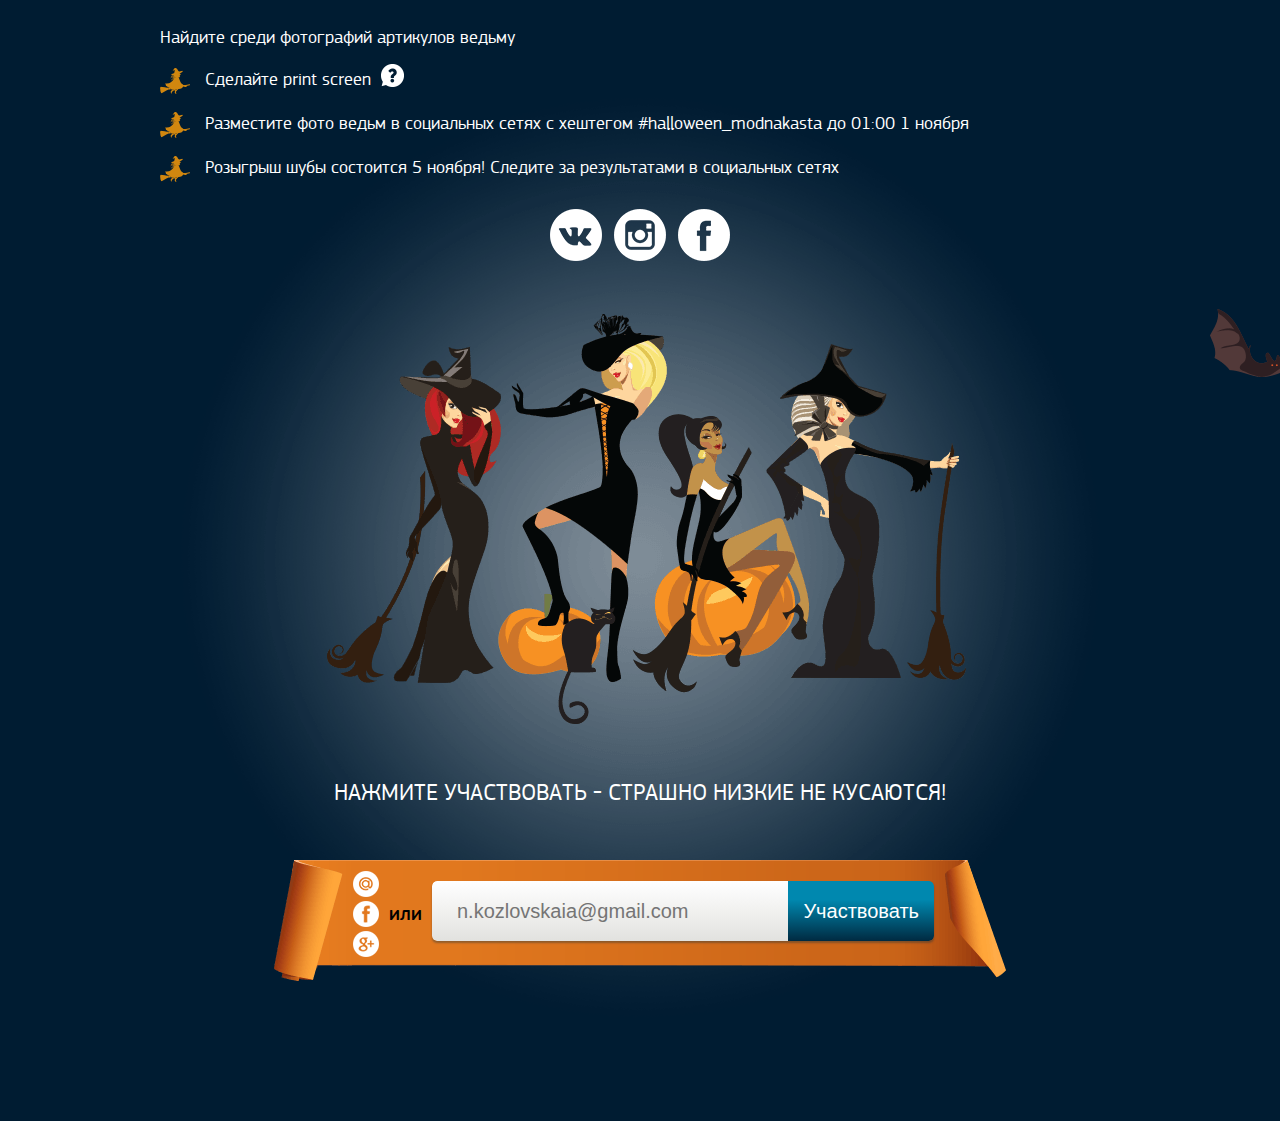
==== commit e3a11cd0: "upd" ====
--- a/site/index.html
+++ b/site/index.html
@@ -109,9 +109,9 @@
 						</div>
 					</form>
 				</div>			
-				<h4>Каждому владельцу <b>ModnaKarta</b> бонус!</h4>
 				<div class="info">
 					<div class="info__section js-info-hidden">
+						<h4>Каждому владельцу <b>ModnaKarta</b> бонус!</h4>
 						<div class="info__img js-gif">
 							<img src="" alt="" data-src="img/bonus_tikva.gif">
 						</div>
@@ -125,6 +125,7 @@
 						</div>
 					</div>					
 					<div class="info__row js-info-visible">
+						<h4>У вас есть <b>ModnaKarta</b></h4>
 						<div class="info__col">
 							<i class="info__icon is-one"></i>
 							<span>Купи ModnаKarta<br>23 окт 6:00 - 1 нояб 5:59 </span>
--- a/site/css/screen.css
+++ b/site/css/screen.css
@@ -115,7 +115,7 @@
 .btn:active { background-image: linear-gradient(to top, #0088af 0%, #002a41 69%, #002a41 100%); }
 .btn_mod { border-radius: 2px; padding: 18px 23px; font-size: 24px; }
 
-.info { *zoom: 1; padding: 40px 0 0; position: relative; z-index: 2; }
+.info { *zoom: 1; position: relative; z-index: 2; }
 .info:after { content: " "; display: table; clear: both; }
 .info__img { float: left; font-size: 0; min-height: 290px; }
 .info__block { float: right; padding: 15px 0 0; }
@@ -131,9 +131,11 @@
 .info__section { *zoom: 1; max-width: 775px; margin: 0 auto 50px; }
 .info__section:after { content: " "; display: table; clear: both; }
 .info__section.is-active { display: none; }
-.info__row { *zoom: 1; max-width: 910px; margin: 0 auto; position: relative; display: none; padding: 50px 0 15px; }
+.info__section h4 { margin-bottom: 40px; }
+.info__row { *zoom: 1; max-width: 910px; margin: 0 auto; position: relative; display: none; padding: 0 0 15px; }
 .info__row:after { content: " "; display: table; clear: both; }
 .info__row.is-active { display: block; }
+.info__row h4 { margin-bottom: 90px; }
 .info__col { width: 25%; float: left; text-align: center; color: white; }
 .info__col span { display: block; font-size: 16px; line-height: 1.2; font-family: "OpenSans Semibold", Arial, sans-serif; margin-bottom: 20px; }
 .info__col small { display: block; font-size: 13px; line-height: 1.2; font-family: "PFSquereSansPro Regular", Arial, sans-serif; }
